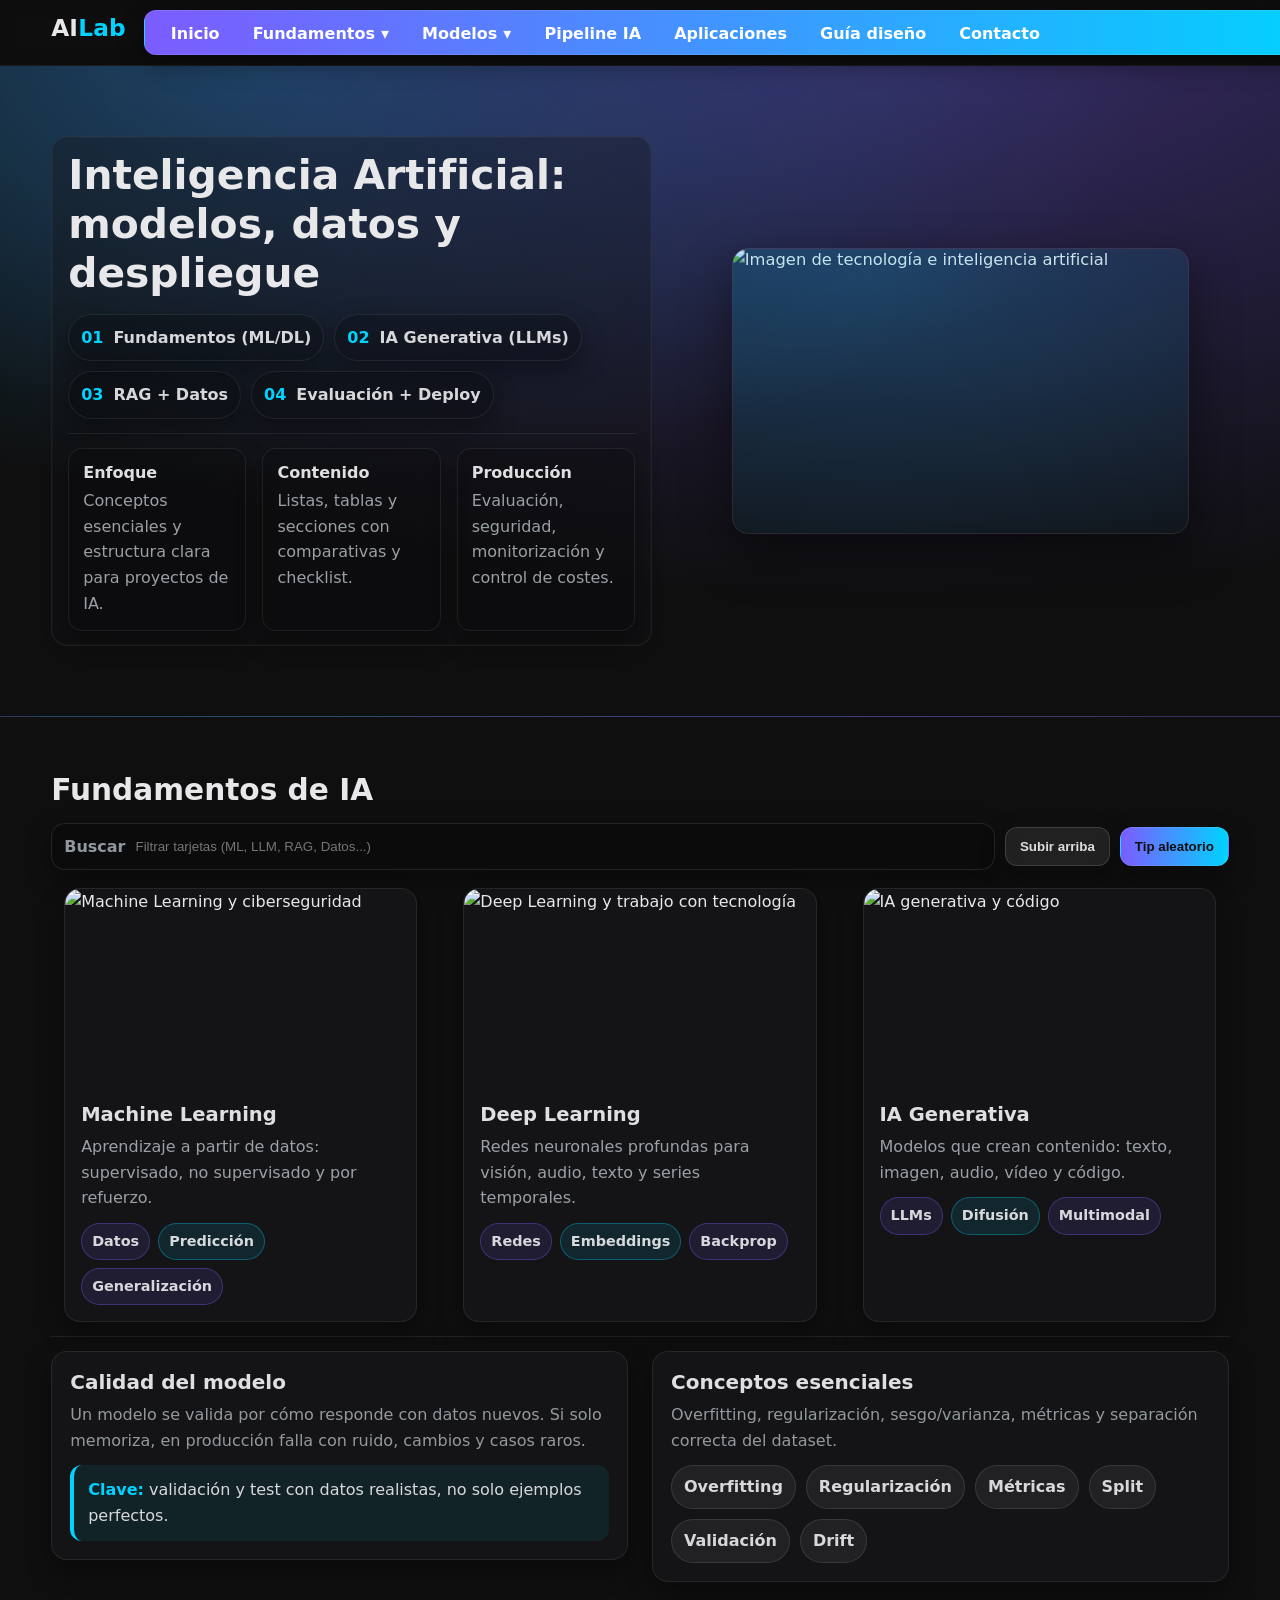
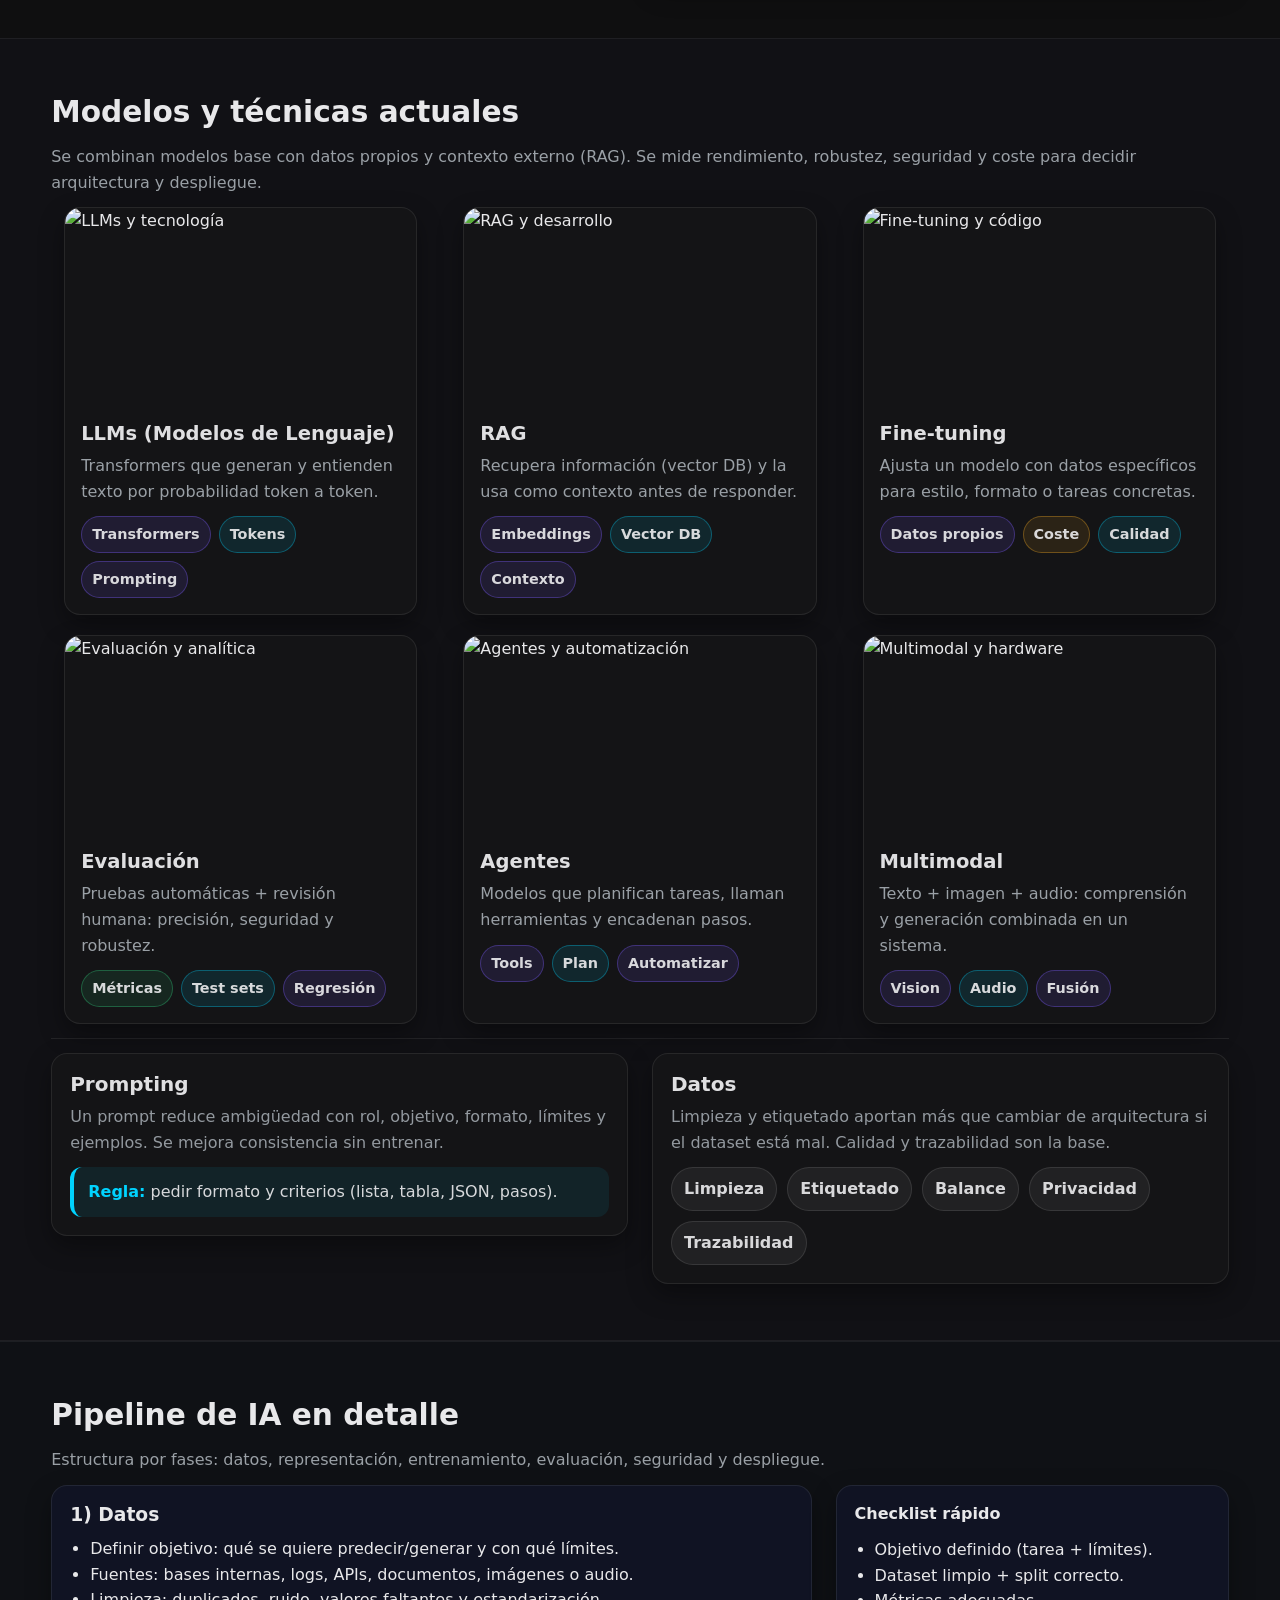
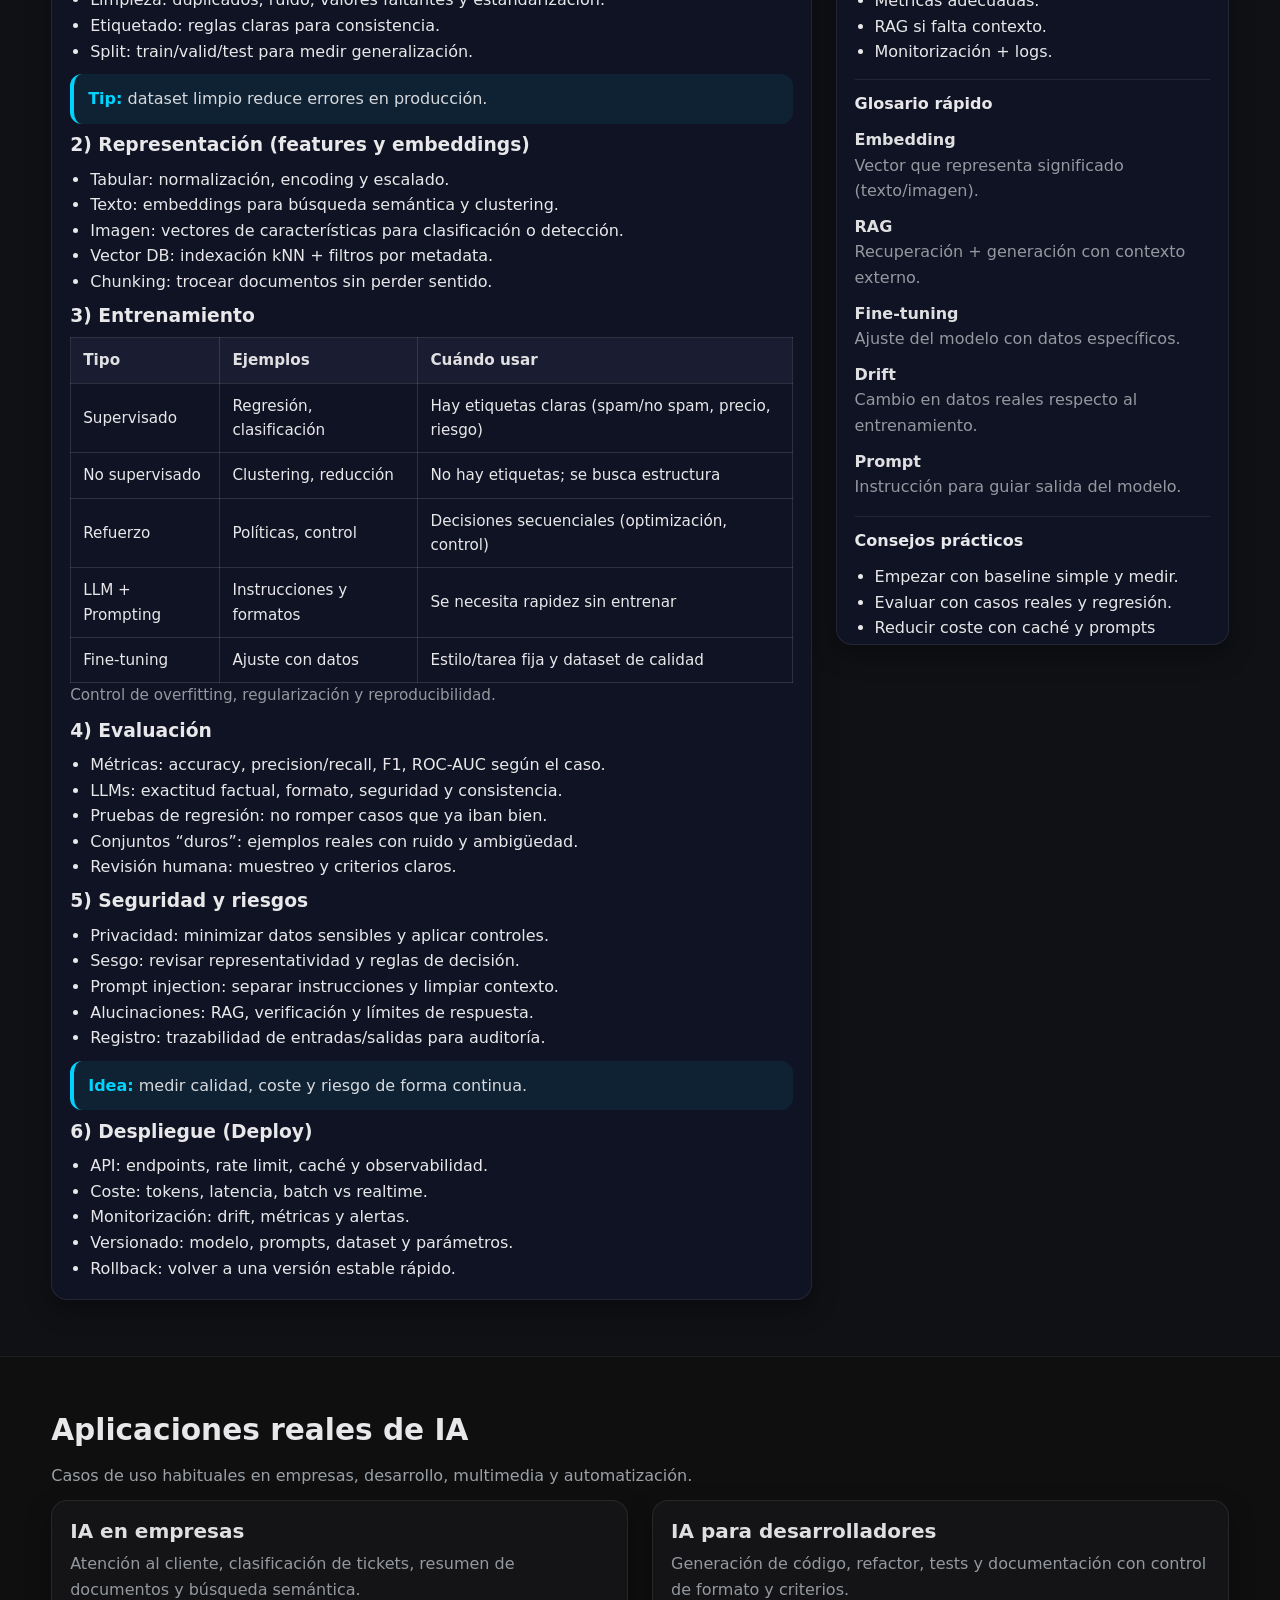
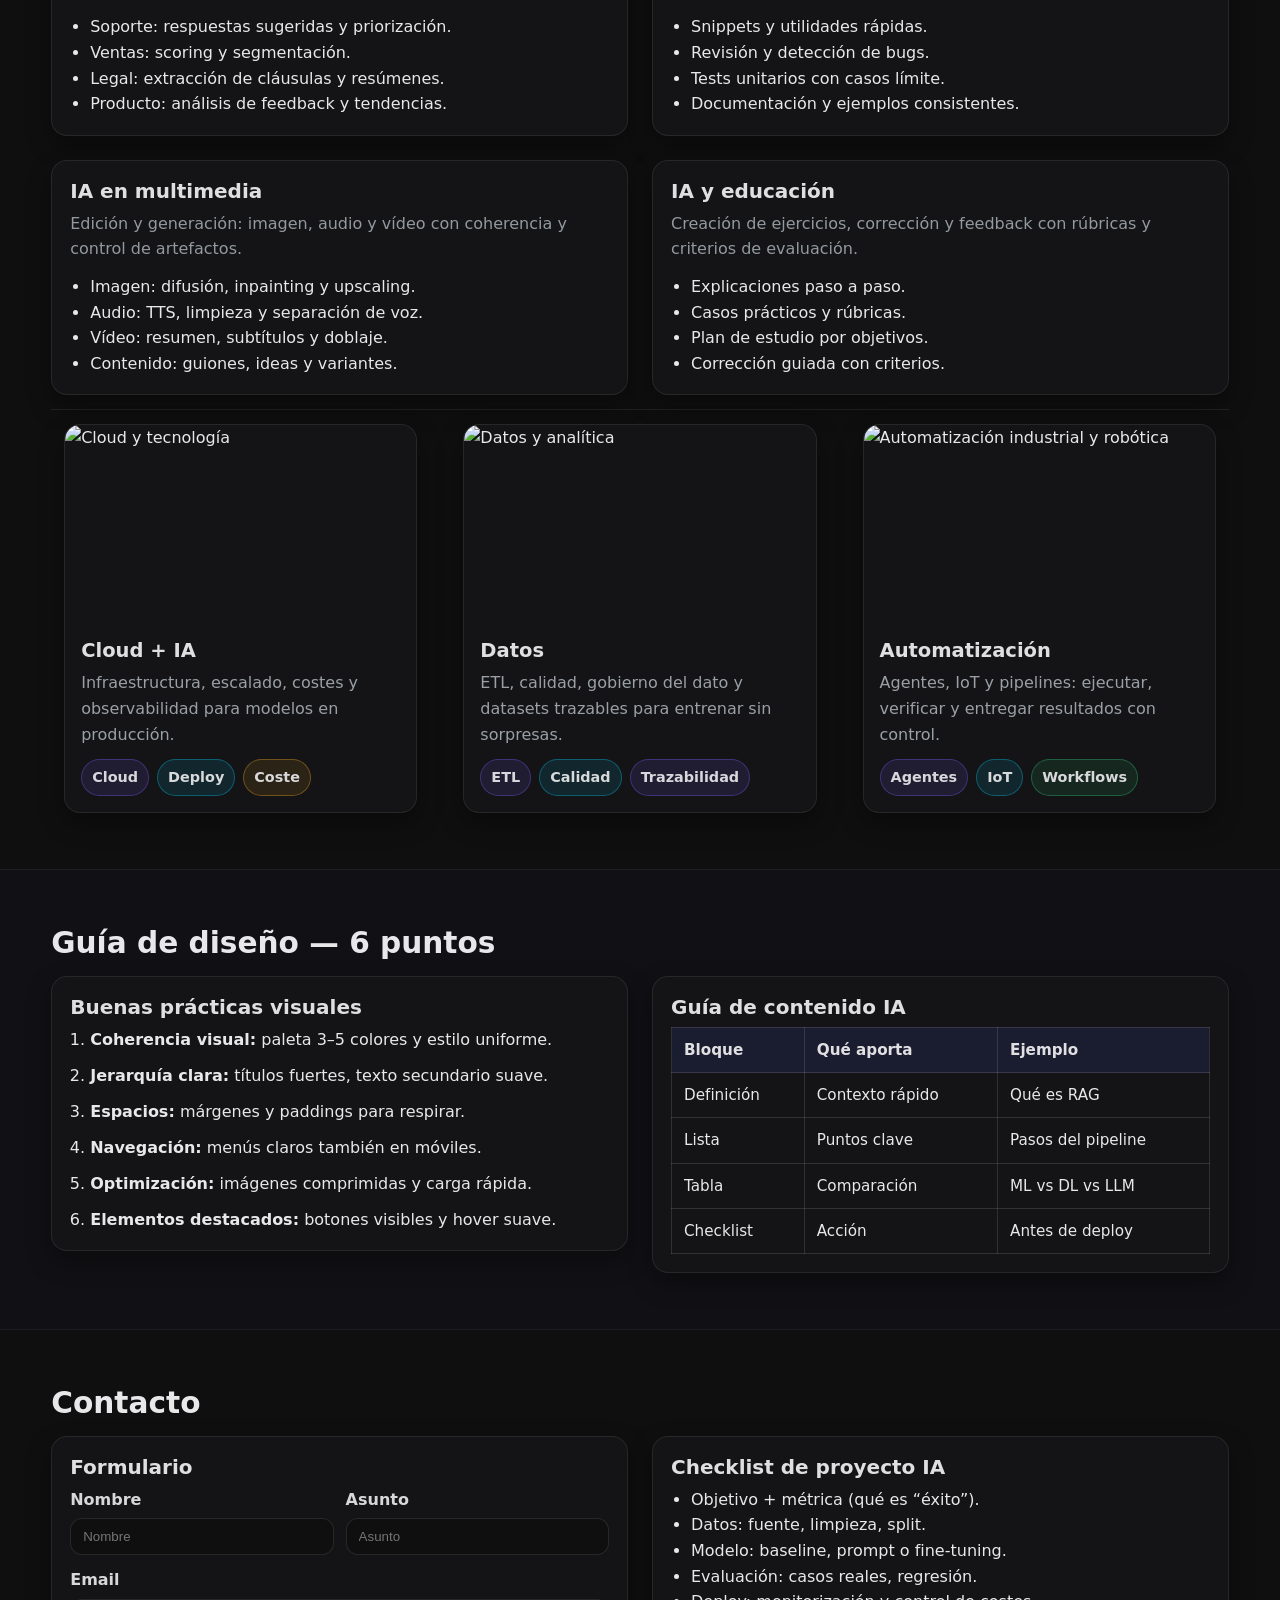
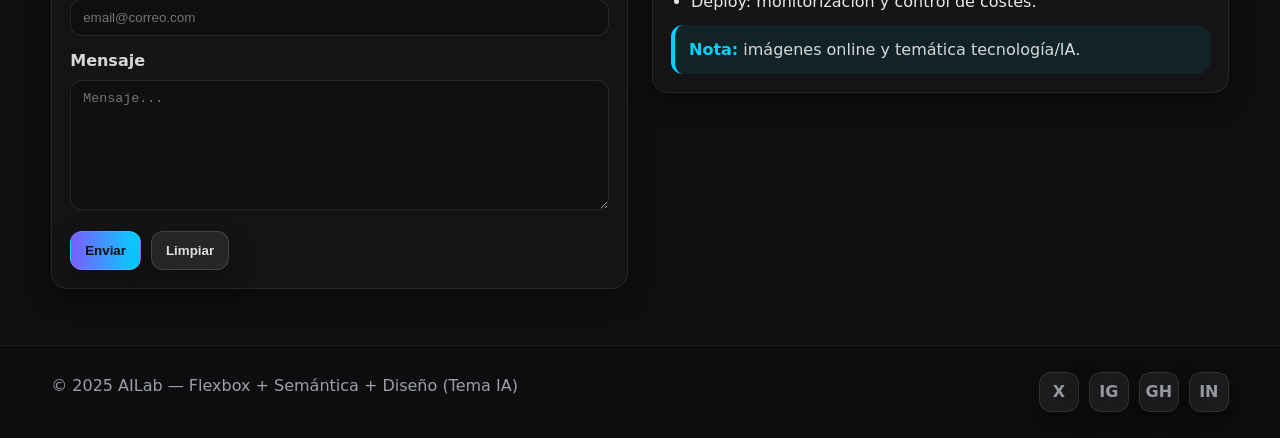
==== Promt-David/index.html @ 94311a4f "Add files via upload" ====
<!-- =======================
    1. BOILERPLATE HTML
    2. METAS PRINCIPALES (charset, viewport)
    3. SEO
    4. OPEN GRAPH
    5. COMPATIBILIDAD
    6. TÍTULO
    7. CSS EXTERNO
  ======================= -->


<!DOCTYPE html>
<html lang="es"> <!-- idioma -->
<head>

  <!-- 2. METAS PRINCIPALES -->
  <meta charset="UTF-8" /> <!-- codificación -->
  <meta name="viewport" content="width=device-width, initial-scale=1.0" /> <!-- responsive -->

  <!-- 3. SEO -->
  <meta
    name="description"
    content="Guía completa de Inteligencia Artificial: Machine Learning, Deep Learning, LLMs, RAG, datos, evaluación, seguridad y despliegue."
  /> <!-- descripción -->
  <meta name="robots" content="index, follow" /> <!-- indexación -->
  <meta name="theme-color" content="#0f0f10" /> <!-- color navegador -->

  <!-- 4. OPEN GRAPH -->
  <meta property="og:title" content="AILab — Inteligencia Artificial" /> <!-- OG título -->
  <meta
    property="og:description"
    content="Aprende IA con diseño moderno, Flexbox y estructura semántica."
  /> <!-- OG descripción -->
  <meta
    property="og:image"
    content="https://images.unsplash.com/photo-1518770660439-4636190af475?auto=format&fit=crop&w=1400&q=80"
  /> <!-- OG imagen -->
  <meta property="og:type" content="website" /> <!-- OG tipo -->
  <meta property="og:url" content="#" /> <!-- OG url -->

  <!-- 5. COMPATIBILIDAD -->
  <meta http-equiv="X-UA-Compatible" content="IE=edge" /> <!-- compatibilidad -->

  <!-- 6. TÍTULO -->
  <title>Inteligencia Artificial</title> <!-- título -->

  <!-- 7. CSS EXTERNO -->
  <link rel="stylesheet" href="css/styles.css" /> <!-- estilos -->
</head>

<body>
  <!-- =======================
    1. HEADER
    2. NAV / MENÚ
    3. MAIN
      3.1 HERO
      3.2 FUNDAMENTOS
      3.3 MODELOS
      3.4 PIPELINE IA
      3.5 APLICACIONES
      3.6 GUÍA
      3.7 CONTACTO
    4. FOOTER
    5. MODAL
    6. JS EXTERNO
  ======================= -->

  <!-- 1. HEADER -->
  <header class="topbar site-header"> <!-- cabecera -->
    <div class="wrap topbar__inner"> <!-- contenedor -->
      <h1 class="brand">AI<span>Lab</span></h1> <!-- marca -->

      <!-- 2. NAV / MENÚ -->
      <nav id="menu"> <!-- navegación -->
        <div class="wrap">
          <input type="checkbox" id="responsive-menu" onclick="updatemenu()" /> <!-- control CSS -->
          <label for="responsive-menu"></label> <!-- botón -->

          <ul> <!-- lista -->
            <li><a href="#inicio">Inicio</a></li> <!-- enlace -->

            <li>
              <a class="dropdown-arrow" href="#fundamentos">Fundamentos</a> <!-- desplegable -->
              <ul class="sub-menus"> <!-- submenú -->
                <li><a href="#fundamentos">Visión general</a></li>
                <li><a href="#fundamentos">Machine Learning</a></li>
                <li><a href="#fundamentos">Deep Learning</a></li>
                <li><a href="#fundamentos">IA Generativa</a></li>
              </ul>
            </li>

            <li>
              <a class="dropdown-arrow" href="#modelos">Modelos</a> <!-- desplegable -->
              <ul class="sub-menus"> <!-- submenú -->
                <li><a href="#modelos">LLMs</a></li>
                <li><a href="#modelos">RAG</a></li>
                <li><a href="#modelos">Fine-tuning</a></li>
                <li><a href="#modelos">Evaluación</a></li>
              </ul>
            </li>

            <li><a href="#pipeline">Pipeline IA</a></li> <!-- enlace -->
            <li><a href="#aplicaciones">Aplicaciones</a></li> <!-- enlace -->
            <li><a href="#guia">Guía diseño</a></li> <!-- enlace -->
            <li><a href="#contacto">Contacto</a></li> <!-- enlace -->
          </ul>
        </div>
      </nav>
    </div>
  </header>

  <!-- 3. MAIN -->
  <main id="contenido" class="site-main"> <!-- contenido -->

    <!-- 3.1 HERO -->
    <section id="inicio" class="hero hero--primary"> <!-- hero -->
      <div class="wrap hero__content"> <!-- flexbox -->
        <div class="hero__text"> <!-- texto -->
          <h2>Inteligencia Artificial: modelos, datos y despliegue</h2> <!-- título -->

          <div class="hero-kpis"> <!-- kpis -->
            <div class="kpi"><b>01</b> Fundamentos (ML/DL)</div> <!-- kpi -->
            <div class="kpi"><b>02</b> IA Generativa (LLMs)</div> <!-- kpi -->
            <div class="kpi"><b>03</b> RAG + Datos</div> <!-- kpi -->
            <div class="kpi"><b>04</b> Evaluación + Deploy</div> <!-- kpi -->
          </div>

          <hr class="hr" /> <!-- línea -->

          <div class="mini-grid"> <!-- mini grid -->
            <div class="mini"> <!-- mini -->
              <h4>Enfoque</h4>
              <p>Conceptos esenciales y estructura clara para proyectos de IA.</p>
            </div>
            <div class="mini">
              <h4>Contenido</h4>
              <p>Listas, tablas y secciones con comparativas y checklist.</p>
            </div>
            <div class="mini">
              <h4>Producción</h4>
              <p>Evaluación, seguridad, monitorización y control de costes.</p>
            </div>
          </div>
        </div>

        <figure class="hero-media"> <!-- imagen -->
          <img
            src="https://images.unsplash.com/photo-1531297484001-80022131f5a1?auto=format&fit=crop&w=1400&q=80"
            alt="Imagen de tecnología e inteligencia artificial"
          /> <!-- img -->
        </figure>
      </div>
    </section>

    <!-- 3.2 FUNDAMENTOS -->
    <section id="fundamentos" class="section"> <!-- sección -->
      <div class="wrap">
        <h2>Fundamentos de IA</h2> <!-- encabezado -->

        <div class="controls"> <!-- controles -->
          <div class="search"> <!-- buscador -->
            <span>Buscar</span> <!-- icono -->
            <input id="searchCards" type="text" placeholder="Filtrar tarjetas (ML, LLM, RAG, Datos...)" /> <!-- input -->
          </div>
          <button id="btnScrollTop" class="btn secondary" type="button">Subir arriba</button> <!-- botón -->
          <button id="btnRandomTip" class="btn" type="button">Tip aleatorio</button> <!-- botón -->
        </div>

        <div id="tipBox" class="callout" style="display:none;"> <!-- tip -->
          <b>Tip:</b> <span id="tipText">...</span> <!-- texto -->
        </div>

        <div class="cards" id="cardsFundamentos" role="list"> <!-- flexbox -->
          <article class="card" role="listitem" data-title="machine learning ml datos supervisado no supervisado"> <!-- artículo -->
            <img
              src="https://images.unsplash.com/photo-1550751827-4bd374c3f58b?auto=format&fit=crop&w=1400&q=80"
              alt="Machine Learning y ciberseguridad"
            /> <!-- imagen -->
            <div class="card__body"> <!-- cuerpo -->
              <h3>Machine Learning</h3>
              <p>Aprendizaje a partir de datos: supervisado, no supervisado y por refuerzo.</p>
              <div class="card__meta">
                <span class="tag">Datos</span>
                <span class="tag alt">Predicción</span>
                <span class="tag">Generalización</span>
              </div>
            </div>
          </article>

          <article class="card" role="listitem" data-title="deep learning dl redes neuronales backprop embeddings"> <!-- artículo -->
            <img
              src="https://images.unsplash.com/photo-1519389950473-47ba0277781c?auto=format&fit=crop&w=1400&q=80"
              alt="Deep Learning y trabajo con tecnología"
            />
            <div class="card__body">
              <h3>Deep Learning</h3>
              <p>Redes neuronales profundas para visión, audio, texto y series temporales.</p>
              <div class="card__meta">
                <span class="tag">Redes</span>
                <span class="tag alt">Embeddings</span>
                <span class="tag">Backprop</span>
              </div>
            </div>
          </article>

          <article class="card" role="listitem" data-title="ia generativa generative diffusion multimodal texto imagen"> <!-- artículo -->
            <img
              src="https://images.unsplash.com/photo-1526378722484-bd91ca387e72?auto=format&fit=crop&w=1400&q=80"
              alt="IA generativa y código"
            />
            <div class="card__body">
              <h3>IA Generativa</h3>
              <p>Modelos que crean contenido: texto, imagen, audio, vídeo y código.</p>
              <div class="card__meta">
                <span class="tag">LLMs</span>
                <span class="tag alt">Difusión</span>
                <span class="tag">Multimodal</span>
              </div>
            </div>
          </article>
        </div>

        <hr class="hr" />

        <div class="grid-2"> <!-- grid -->
          <article class="panel"> <!-- panel -->
            <h3>Calidad del modelo</h3>
            <p>
              Un modelo se valida por cómo responde con datos nuevos. Si solo memoriza, en producción
              falla con ruido, cambios y casos raros.
            </p>
            <div class="callout">
              <b>Clave:</b> validación y test con datos realistas, no solo ejemplos perfectos.
            </div>
          </article>

          <article class="panel"> <!-- panel -->
            <h3>Conceptos esenciales</h3>
            <p>
              Overfitting, regularización, sesgo/varianza, métricas y separación correcta del dataset.
            </p>
            <div class="pill-row">
              <span class="pill">Overfitting</span>
              <span class="pill">Regularización</span>
              <span class="pill">Métricas</span>
              <span class="pill">Split</span>
              <span class="pill">Validación</span>
              <span class="pill">Drift</span>
            </div>
          </article>
        </div>
      </div>
    </section>

    <!-- 3.3 MODELOS -->
    <section id="modelos" class="section section--alt"> <!-- sección -->
      <div class="wrap">
        <h2>Modelos y técnicas actuales</h2> <!-- encabezado -->
        <p>
          Se combinan modelos base con datos propios y contexto externo (RAG). Se mide rendimiento,
          robustez, seguridad y coste para decidir arquitectura y despliegue.
        </p>

        <div class="cards" id="cardsModelos" role="list"> <!-- flexbox -->
          <article class="card" role="listitem" data-title="llm modelos de lenguaje transformers tokens prompting"> <!-- artículo -->
            <img
              src="https://images.unsplash.com/photo-1504384308090-c894fdcc538d?auto=format&fit=crop&w=1400&q=80"
              alt="LLMs y tecnología"
            /> <!-- imagen -->
            <div class="card__body"> <!-- cuerpo -->
              <h3>LLMs (Modelos de Lenguaje)</h3>
              <p>Transformers que generan y entienden texto por probabilidad token a token.</p>
              <div class="card__meta">
                <span class="tag">Transformers</span>
                <span class="tag alt">Tokens</span>
                <span class="tag">Prompting</span>
              </div>
            </div>
          </article>

          <article class="card" role="listitem" data-title="rag retrieval augmented generation embeddings vector db contexto"> <!-- artículo -->
            <img
              src="https://images.unsplash.com/photo-1555949963-aa79dcee981c?auto=format&fit=crop&w=1400&q=80"
              alt="RAG y desarrollo"
            />
            <div class="card__body">
              <h3>RAG</h3>
              <p>Recupera información (vector DB) y la usa como contexto antes de responder.</p>
              <div class="card__meta">
                <span class="tag">Embeddings</span>
                <span class="tag alt">Vector DB</span>
                <span class="tag">Contexto</span>
              </div>
            </div>
          </article>

          <article class="card" role="listitem" data-title="fine tuning ajuste datos propios calidad coste"> <!-- artículo -->
            <img
              src="https://images.unsplash.com/photo-1555066931-4365d14bab8c?auto=format&fit=crop&w=1400&q=80"
              alt="Fine-tuning y código"
            />
            <div class="card__body">
              <h3>Fine-tuning</h3>
              <p>Ajusta un modelo con datos específicos para estilo, formato o tareas concretas.</p>
              <div class="card__meta">
                <span class="tag">Datos propios</span>
                <span class="tag warn">Coste</span>
                <span class="tag alt">Calidad</span>
              </div>
            </div>
          </article>

          <article class="card" role="listitem" data-title="evaluacion metricas test regresion robustez"> <!-- artículo -->
            <img
              src="https://images.unsplash.com/photo-1551288049-bebda4e38f71?auto=format&fit=crop&w=1400&q=80"
              alt="Evaluación y analítica"
            />
            <div class="card__body">
              <h3>Evaluación</h3>
              <p>Pruebas automáticas + revisión humana: precisión, seguridad y robustez.</p>
              <div class="card__meta">
                <span class="tag ok">Métricas</span>
                <span class="tag alt">Test sets</span>
                <span class="tag">Regresión</span>
              </div>
            </div>
          </article>

          <article class="card" role="listitem" data-title="agentes tools planificacion automatizacion"> <!-- artículo -->
            <img
              src="https://images.unsplash.com/photo-1581092160607-ee22621dd758?auto=format&fit=crop&w=1400&q=80"
              alt="Agentes y automatización"
            />
            <div class="card__body">
              <h3>Agentes</h3>
              <p>Modelos que planifican tareas, llaman herramientas y encadenan pasos.</p>
              <div class="card__meta">
                <span class="tag">Tools</span>
                <span class="tag alt">Plan</span>
                <span class="tag">Automatizar</span>
              </div>
            </div>
          </article>

          <article class="card" role="listitem" data-title="multimodal vision audio fusion imagen texto"> <!-- artículo -->
            <img
              src="https://images.unsplash.com/photo-1518779578993-ec3579fee39f?auto=format&fit=crop&w=1400&q=80"
              alt="Multimodal y hardware"
            />
            <div class="card__body">
              <h3>Multimodal</h3>
              <p>Texto + imagen + audio: comprensión y generación combinada en un sistema.</p>
              <div class="card__meta">
                <span class="tag">Vision</span>
                <span class="tag alt">Audio</span>
                <span class="tag">Fusión</span>
              </div>
            </div>
          </article>
        </div>

        <hr class="hr" />

        <div class="grid-2">
          <article class="panel">
            <h3>Prompting</h3>
            <p>
              Un prompt reduce ambigüedad con rol, objetivo, formato, límites y ejemplos.
              Se mejora consistencia sin entrenar.
            </p>
            <div class="callout">
              <b>Regla:</b> pedir formato y criterios (lista, tabla, JSON, pasos).
            </div>
          </article>

          <article class="panel">
            <h3>Datos</h3>
            <p>
              Limpieza y etiquetado aportan más que cambiar de arquitectura si el dataset está mal.
              Calidad y trazabilidad son la base.
            </p>
            <div class="pill-row">
              <span class="pill">Limpieza</span>
              <span class="pill">Etiquetado</span>
              <span class="pill">Balance</span>
              <span class="pill">Privacidad</span>
              <span class="pill">Trazabilidad</span>
            </div>
          </article>
        </div>
      </div>
    </section>

    <!-- 3.4 PIPELINE IA -->
    <section id="pipeline" class="section section--ai-detail"> <!-- sección -->
      <div class="wrap">
        <h2>Pipeline de IA en detalle</h2>
        <p>
          Estructura por fases: datos, representación, entrenamiento, evaluación, seguridad y despliegue.
        </p>

        <div class="ai-layout">
          <article class="ai-main flow">

            <section>
              <h3>1) Datos</h3>
              <ul>
                <li>Definir objetivo: qué se quiere predecir/generar y con qué límites.</li>
                <li>Fuentes: bases internas, logs, APIs, documentos, imágenes o audio.</li>
                <li>Limpieza: duplicados, ruido, valores faltantes y estandarización.</li>
                <li>Etiquetado: reglas claras para consistencia.</li>
                <li>Split: train/valid/test para medir generalización.</li>
              </ul>
              <div class="callout">
                <b>Tip:</b> dataset limpio reduce errores en producción.
              </div>
            </section>

            <section>
              <h3>2) Representación (features y embeddings)</h3>
              <ul>
                <li>Tabular: normalización, encoding y escalado.</li>
                <li>Texto: embeddings para búsqueda semántica y clustering.</li>
                <li>Imagen: vectores de características para clasificación o detección.</li>
                <li>Vector DB: indexación kNN + filtros por metadata.</li>
                <li>Chunking: trocear documentos sin perder sentido.</li>
              </ul>
            </section>

            <section>
              <h3>3) Entrenamiento</h3>
              <div class="table-scroll">
                <table class="table">
                  <thead>
                    <tr>
                      <th>Tipo</th>
                      <th>Ejemplos</th>
                      <th>Cuándo usar</th>
                    </tr>
                  </thead>
                  <tbody>
                    <tr>
                      <td>Supervisado</td>
                      <td>Regresión, clasificación</td>
                      <td>Hay etiquetas claras (spam/no spam, precio, riesgo)</td>
                    </tr>
                    <tr>
                      <td>No supervisado</td>
                      <td>Clustering, reducción</td>
                      <td>No hay etiquetas; se busca estructura</td>
                    </tr>
                    <tr>
                      <td>Refuerzo</td>
                      <td>Políticas, control</td>
                      <td>Decisiones secuenciales (optimización, control)</td>
                    </tr>
                    <tr>
                      <td>LLM + Prompting</td>
                      <td>Instrucciones y formatos</td>
                      <td>Se necesita rapidez sin entrenar</td>
                    </tr>
                    <tr>
                      <td>Fine-tuning</td>
                      <td>Ajuste con datos</td>
                      <td>Estilo/tarea fija y dataset de calidad</td>
                    </tr>
                  </tbody>
                </table>
              </div>
              <p class="note">
                Control de overfitting, regularización y reproducibilidad.
              </p>
            </section>

            <section>
              <h3>4) Evaluación</h3>
              <ul>
                <li>Métricas: accuracy, precision/recall, F1, ROC-AUC según el caso.</li>
                <li>LLMs: exactitud factual, formato, seguridad y consistencia.</li>
                <li>Pruebas de regresión: no romper casos que ya iban bien.</li>
                <li>Conjuntos “duros”: ejemplos reales con ruido y ambigüedad.</li>
                <li>Revisión humana: muestreo y criterios claros.</li>
              </ul>
            </section>

            <section>
              <h3>5) Seguridad y riesgos</h3>
              <ul>
                <li>Privacidad: minimizar datos sensibles y aplicar controles.</li>
                <li>Sesgo: revisar representatividad y reglas de decisión.</li>
                <li>Prompt injection: separar instrucciones y limpiar contexto.</li>
                <li>Alucinaciones: RAG, verificación y límites de respuesta.</li>
                <li>Registro: trazabilidad de entradas/salidas para auditoría.</li>
              </ul>
              <div class="callout">
                <b>Idea:</b> medir calidad, coste y riesgo de forma continua.
              </div>
            </section>

            <section>
              <h3>6) Despliegue (Deploy)</h3>
              <ul>
                <li>API: endpoints, rate limit, caché y observabilidad.</li>
                <li>Coste: tokens, latencia, batch vs realtime.</li>
                <li>Monitorización: drift, métricas y alertas.</li>
                <li>Versionado: modelo, prompts, dataset y parámetros.</li>
                <li>Rollback: volver a una versión estable rápido.</li>
              </ul>
            </section>

          </article>

          <aside class="ai-aside">
            <section class="stack-md">
              <h4>Checklist rápido</h4>
              <ul>
                <li>Objetivo definido (tarea + límites).</li>
                <li>Dataset limpio + split correcto.</li>
                <li>Métricas adecuadas.</li>
                <li>RAG si falta contexto.</li>
                <li>Monitorización + logs.</li>
              </ul>
            </section>

            <hr class="hr" />

            <section class="stack-md">
              <h4>Glosario rápido</h4>
              <dl class="glossary">
                <dt>Embedding</dt><dd>Vector que representa significado (texto/imagen).</dd>
                <dt>RAG</dt><dd>Recuperación + generación con contexto externo.</dd>
                <dt>Fine-tuning</dt><dd>Ajuste del modelo con datos específicos.</dd>
                <dt>Drift</dt><dd>Cambio en datos reales respecto al entrenamiento.</dd>
                <dt>Prompt</dt><dd>Instrucción para guiar salida del modelo.</dd>
              </dl>
            </section>

            <hr class="hr" />

            <section class="stack-md">
              <h4>Consejos prácticos</h4>
              <ul>
                <li>Empezar con baseline simple y medir.</li>
                <li>Evaluar con casos reales y regresión.</li>
                <li>Reducir coste con caché y prompts cortos.</li>
              </ul>
            </section>
          </aside>
        </div>
      </div>
    </section>

    <!-- 3.5 APLICACIONES -->
    <section id="aplicaciones" class="section">
      <div class="wrap">
        <h2>Aplicaciones reales de IA</h2>
        <p>Casos de uso habituales en empresas, desarrollo, multimedia y automatización.</p>

        <div class="grid-2">
          <article class="panel">
            <h3>IA en empresas</h3>
            <p>Atención al cliente, clasificación de tickets, resumen de documentos y búsqueda semántica.</p>
            <ul>
              <li>Soporte: respuestas sugeridas y priorización.</li>
              <li>Ventas: scoring y segmentación.</li>
              <li>Legal: extracción de cláusulas y resúmenes.</li>
              <li>Producto: análisis de feedback y tendencias.</li>
            </ul>
          </article>

          <article class="panel">
            <h3>IA para desarrolladores</h3>
            <p>Generación de código, refactor, tests y documentación con control de formato y criterios.</p>
            <ul>
              <li>Snippets y utilidades rápidas.</li>
              <li>Revisión y detección de bugs.</li>
              <li>Tests unitarios con casos límite.</li>
              <li>Documentación y ejemplos consistentes.</li>
            </ul>
          </article>

          <article class="panel">
            <h3>IA en multimedia</h3>
            <p>Edición y generación: imagen, audio y vídeo con coherencia y control de artefactos.</p>
            <ul>
              <li>Imagen: difusión, inpainting y upscaling.</li>
              <li>Audio: TTS, limpieza y separación de voz.</li>
              <li>Vídeo: resumen, subtítulos y doblaje.</li>
              <li>Contenido: guiones, ideas y variantes.</li>
            </ul>
          </article>

          <article class="panel">
            <h3>IA y educación</h3>
            <p>Creación de ejercicios, corrección y feedback con rúbricas y criterios de evaluación.</p>
            <ul>
              <li>Explicaciones paso a paso.</li>
              <li>Casos prácticos y rúbricas.</li>
              <li>Plan de estudio por objetivos.</li>
              <li>Corrección guiada con criterios.</li>
            </ul>
          </article>
        </div>

        <hr class="hr" />

        <div class="cards" role="list">
          <article class="card" role="listitem" data-title="tecnologia servidor nube cloud">
            <img
              src="https://images.unsplash.com/photo-1451187580459-43490279c0fa?auto=format&fit=crop&w=1400&q=80"
              alt="Cloud y tecnología"
            />
            <div class="card__body">
              <h3>Cloud + IA</h3>
              <p>Infraestructura, escalado, costes y observabilidad para modelos en producción.</p>
              <div class="card__meta">
                <span class="tag">Cloud</span>
                <span class="tag alt">Deploy</span>
                <span class="tag warn">Coste</span>
              </div>
            </div>
          </article>

          <article class="card" role="listitem" data-title="datos big data analytics dashboard">
            <img
              src="https://images.unsplash.com/photo-1551288049-bebda4e38f71?auto=format&fit=crop&w=1400&q=80"
              alt="Datos y analítica"
            />
            <div class="card__body">
              <h3>Datos</h3>
              <p>ETL, calidad, gobierno del dato y datasets trazables para entrenar sin sorpresas.</p>
              <div class="card__meta">
                <span class="tag">ETL</span>
                <span class="tag alt">Calidad</span>
                <span class="tag">Trazabilidad</span>
              </div>
            </div>
          </article>

          <article class="card" role="listitem" data-title="automatizacion robots industria ai iot">
            <img
              src="https://images.unsplash.com/photo-1581092919535-7146c98d36d5?auto=format&fit=crop&w=1400&q=80"
              alt="Automatización industrial y robótica"
            />
            <div class="card__body">
              <h3>Automatización</h3>
              <p>Agentes, IoT y pipelines: ejecutar, verificar y entregar resultados con control.</p>
              <div class="card__meta">
                <span class="tag">Agentes</span>
                <span class="tag alt">IoT</span>
                <span class="tag ok">Workflows</span>
              </div>
            </div>
          </article>
        </div>

      </div>
    </section>

    <!-- 3.6 GUÍA -->
    <section id="guia" class="section section--alt">
      <div class="wrap">
        <h2>Guía de diseño — 6 puntos</h2>

        <div class="grid-2">
          <div class="panel">
            <h3>Buenas prácticas visuales</h3>
            <ol class="flow">
              <li><strong>Coherencia visual:</strong> paleta 3–5 colores y estilo uniforme.</li>
              <li><strong>Jerarquía clara:</strong> títulos fuertes, texto secundario suave.</li>
              <li><strong>Espacios:</strong> márgenes y paddings para respirar.</li>
              <li><strong>Navegación:</strong> menús claros también en móviles.</li>
              <li><strong>Optimización:</strong> imágenes comprimidas y carga rápida.</li>
              <li><strong>Elementos destacados:</strong> botones visibles y hover suave.</li>
            </ol>
          </div>

          <div class="panel">
            <h3>Guía de contenido IA</h3>
            <div class="table-scroll">
              <table class="table">
                <thead>
                  <tr>
                    <th>Bloque</th>
                    <th>Qué aporta</th>
                    <th>Ejemplo</th>
                  </tr>
                </thead>
                <tbody>
                  <tr>
                    <td>Definición</td>
                    <td>Contexto rápido</td>
                    <td>Qué es RAG</td>
                  </tr>
                  <tr>
                    <td>Lista</td>
                    <td>Puntos clave</td>
                    <td>Pasos del pipeline</td>
                  </tr>
                  <tr>
                    <td>Tabla</td>
                    <td>Comparación</td>
                    <td>ML vs DL vs LLM</td>
                  </tr>
                  <tr>
                    <td>Checklist</td>
                    <td>Acción</td>
                    <td>Antes de deploy</td>
                  </tr>
                </tbody>
              </table>
            </div>
          </div>

        </div>
      </div>
    </section>

    <!-- 3.7 CONTACTO -->
    <section class="section" id="contacto">
      <div class="wrap">
        <h2>Contacto</h2>

        <div class="grid-2">
          <div class="panel">
            <h3>Formulario</h3>
            <form method="post">
              <div style="display:flex; gap:12px; flex-wrap:wrap;">
                <div style="flex:1 1 260px;">
                  <label for="nombre" style="display:block; font-weight:800; color:rgba(232,232,234,.92); margin:0 0 6px;">Nombre</label>
                  <input id="nombre" name="nombre" type="text" placeholder="Nombre"
                    style="width:100%; background:rgba(0,0,0,.25); border:1px solid rgba(255,255,255,.10); border-radius:12px; color:rgba(232,232,234,.95); padding:10px 12px;" />
                </div>

                <div style="flex:1 1 260px;">
                  <label for="asunto" style="display:block; font-weight:800; color:rgba(232,232,234,.92); margin:0 0 6px;">Asunto</label>
                  <input id="asunto" name="asunto" type="text" placeholder="Asunto"
                    style="width:100%; background:rgba(0,0,0,.25); border:1px solid rgba(255,255,255,.10); border-radius:12px; color:rgba(232,232,234,.95); padding:10px 12px;" />
                </div>
              </div>

              <div style="margin-top:12px;">
                <label for="email" style="display:block; font-weight:800; color:rgba(232,232,234,.92); margin:0 0 6px;">Email</label>
                <input id="email" name="email" type="email" placeholder="email@correo.com"
                  style="width:100%; background:rgba(0,0,0,.25); border:1px solid rgba(255,255,255,.10); border-radius:12px; color:rgba(232,232,234,.95); padding:10px 12px;" />
              </div>

              <div style="margin-top:12px;">
                <label for="mensaje" style="display:block; font-weight:800; color:rgba(232,232,234,.92); margin:0 0 6px;">Mensaje</label>
                <textarea id="mensaje" name="mensaje" placeholder="Mensaje..."
                  style="width:100%; min-height:130px; resize:vertical; background:rgba(0,0,0,.25); border:1px solid rgba(255,255,255,.10); border-radius:12px; color:rgba(232,232,234,.95); padding:10px 12px;"></textarea>
              </div>

              <div style="display:flex; gap:10px; flex-wrap:wrap; margin-top:14px;">
                <button class="btn" type="submit" name="enviar">Enviar</button>
                <button class="btn secondary" type="reset">Limpiar</button>
              </div>
            </form>
          </div>

          <div class="panel">
            <h3>Checklist de proyecto IA</h3>
            <ul>
              <li>Objetivo + métrica (qué es “éxito”).</li>
              <li>Datos: fuente, limpieza, split.</li>
              <li>Modelo: baseline, prompt o fine-tuning.</li>
              <li>Evaluación: casos reales, regresión.</li>
              <li>Deploy: monitorización y control de costes.</li>
            </ul>
            <div class="callout">
              <b>Nota:</b> imágenes online y temática tecnología/IA.
            </div>
          </div>
        </div>
      </div>
    </section>

  </main>

  <!-- 4. FOOTER -->
  <footer class="site-footer">
    <div class="wrap footer__inner">
      <p>&copy; 2025 AILab — Flexbox + Semántica + Diseño (Tema IA)</p>

      <div class="social">
        <a href="#" title="X">X</a>
        <a href="#" title="IG">IG</a>
        <a href="#" title="GH">GH</a>
        <a href="#" title="IN">IN</a>
      </div>
    </div>
  </footer>

  <!-- 5. MODAL -->
  <div id="modal" class="modal">
    <div class="modal__dialog">
      <div class="modal__top">
        <div class="modal__title" id="modalTitle">Detalle</div>
        <button class="modal__close" id="modalClose" type="button">×</button>
      </div>
      <div class="modal__body">
        <div class="modal__grid">
          <img id="modalImg" class="modal__img" src="" alt="Imagen de detalle IA" />
          <div>
            <p id="modalDesc">...</p>
            <ul id="modalList">
              <li>...</li>
            </ul>
            <div style="display:flex; gap:10px; flex-wrap:wrap; margin-top:12px;">
              <button class="btn" id="modalGo" type="button">Ir a sección</button>
              <button class="btn secondary" id="modalCopy" type="button">Copiar resumen</button>
            </div>
          </div>
        </div>
      </div>
    </div>
  </div>

  <!-- 6. JS EXTERNO -->
  <script src="js/app.js"></script> <!-- JS -->
</body>
</html>
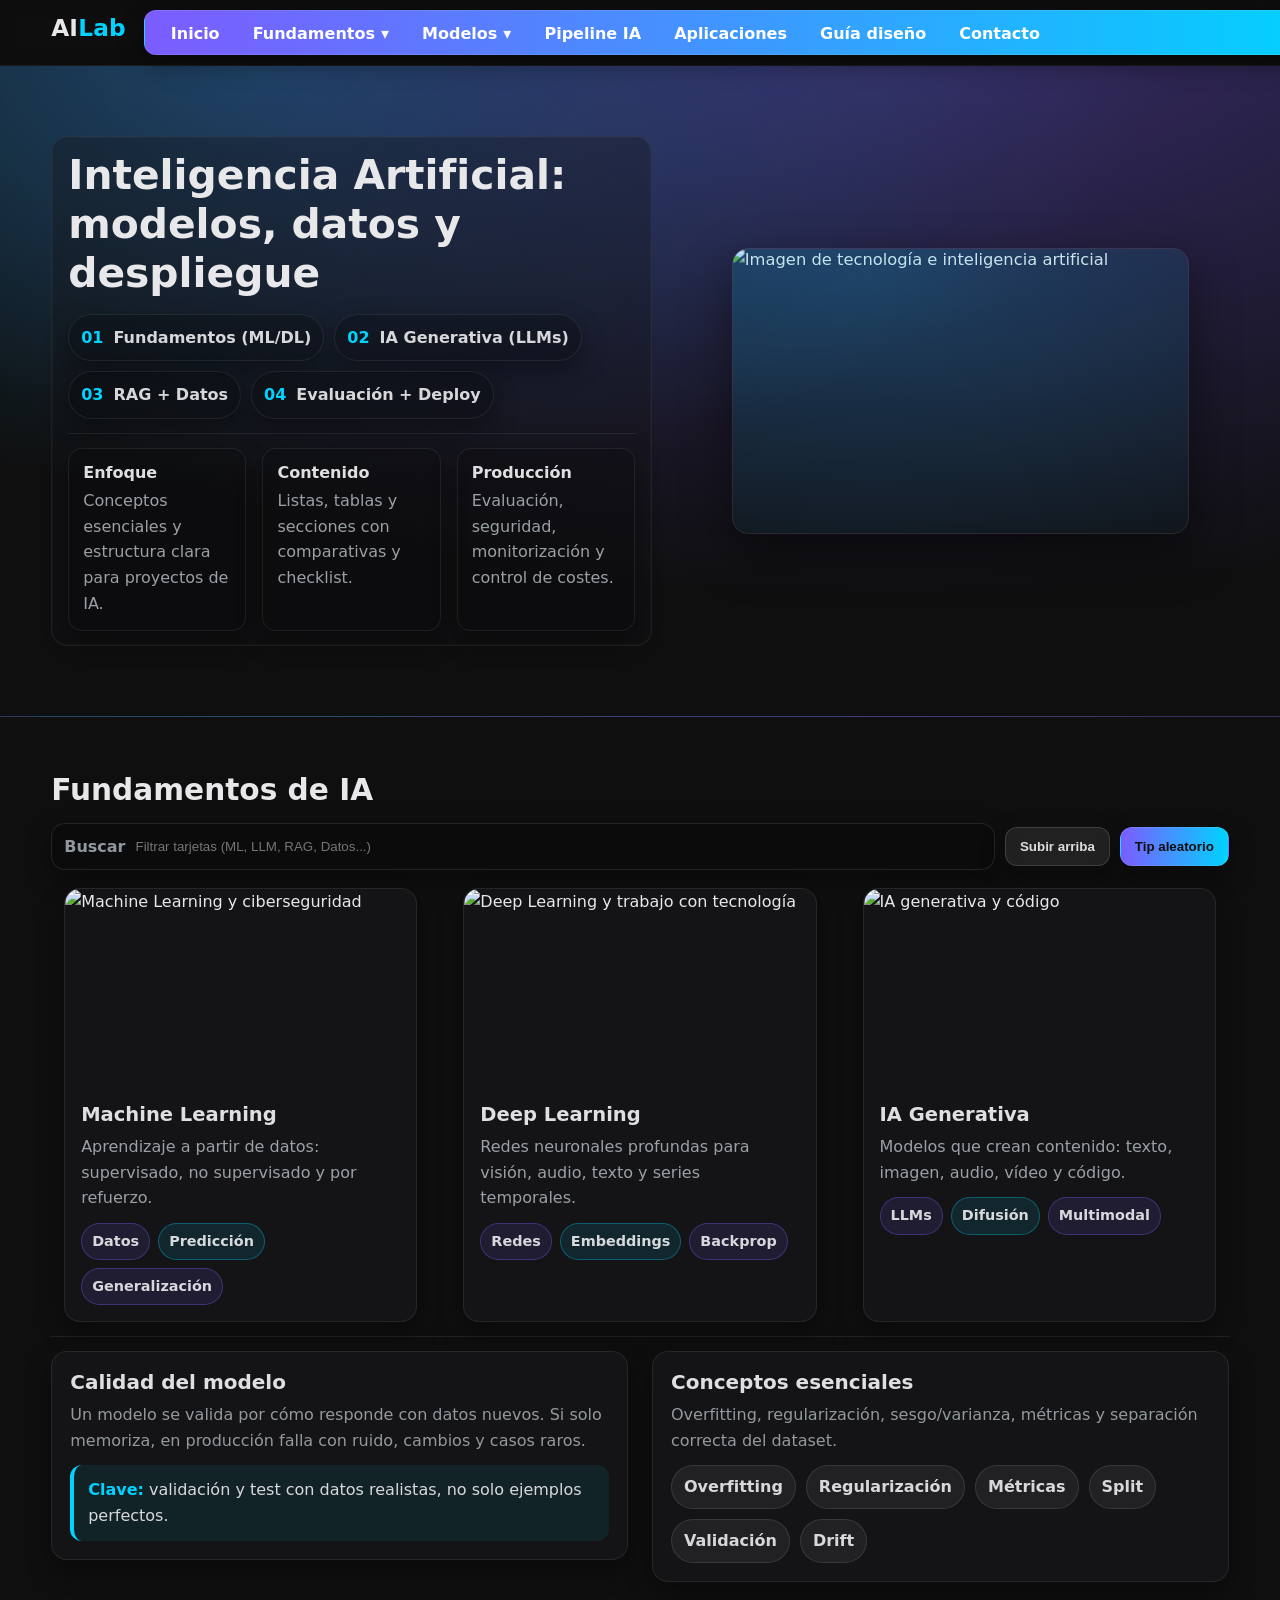
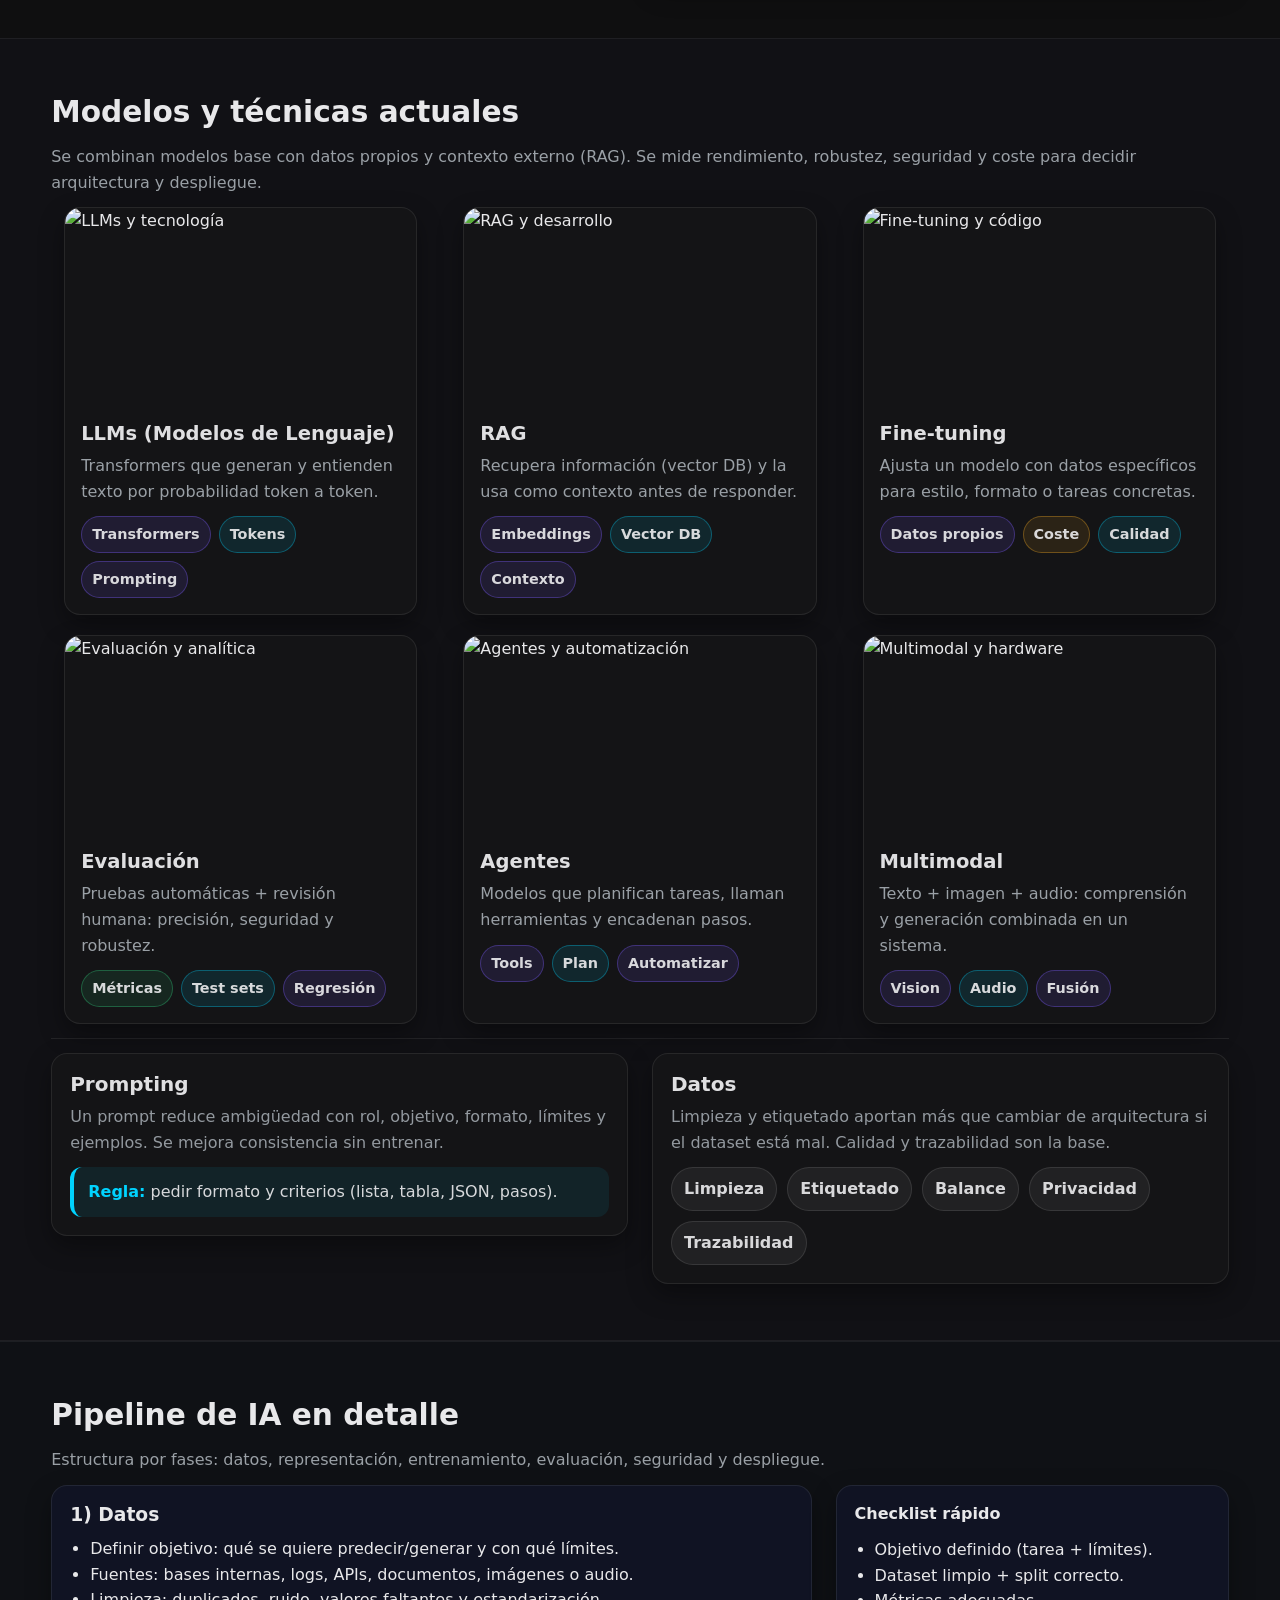
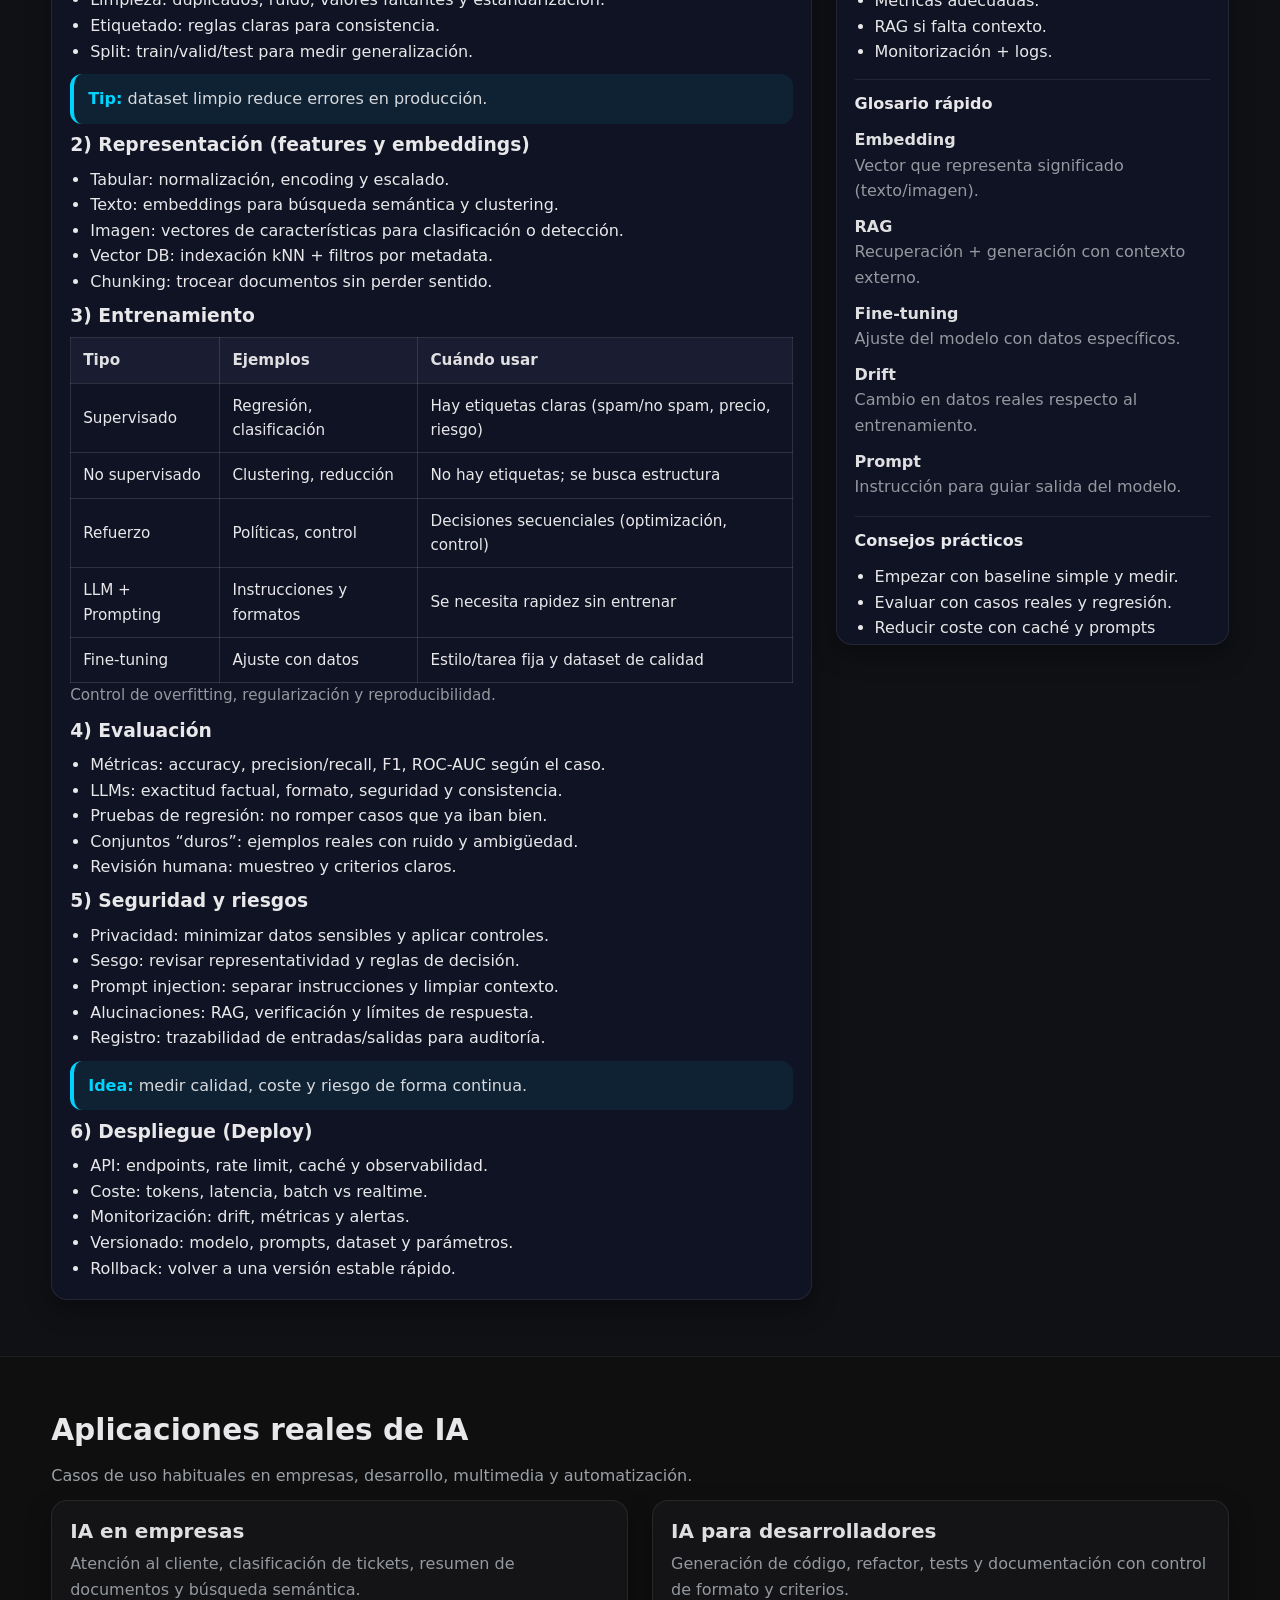
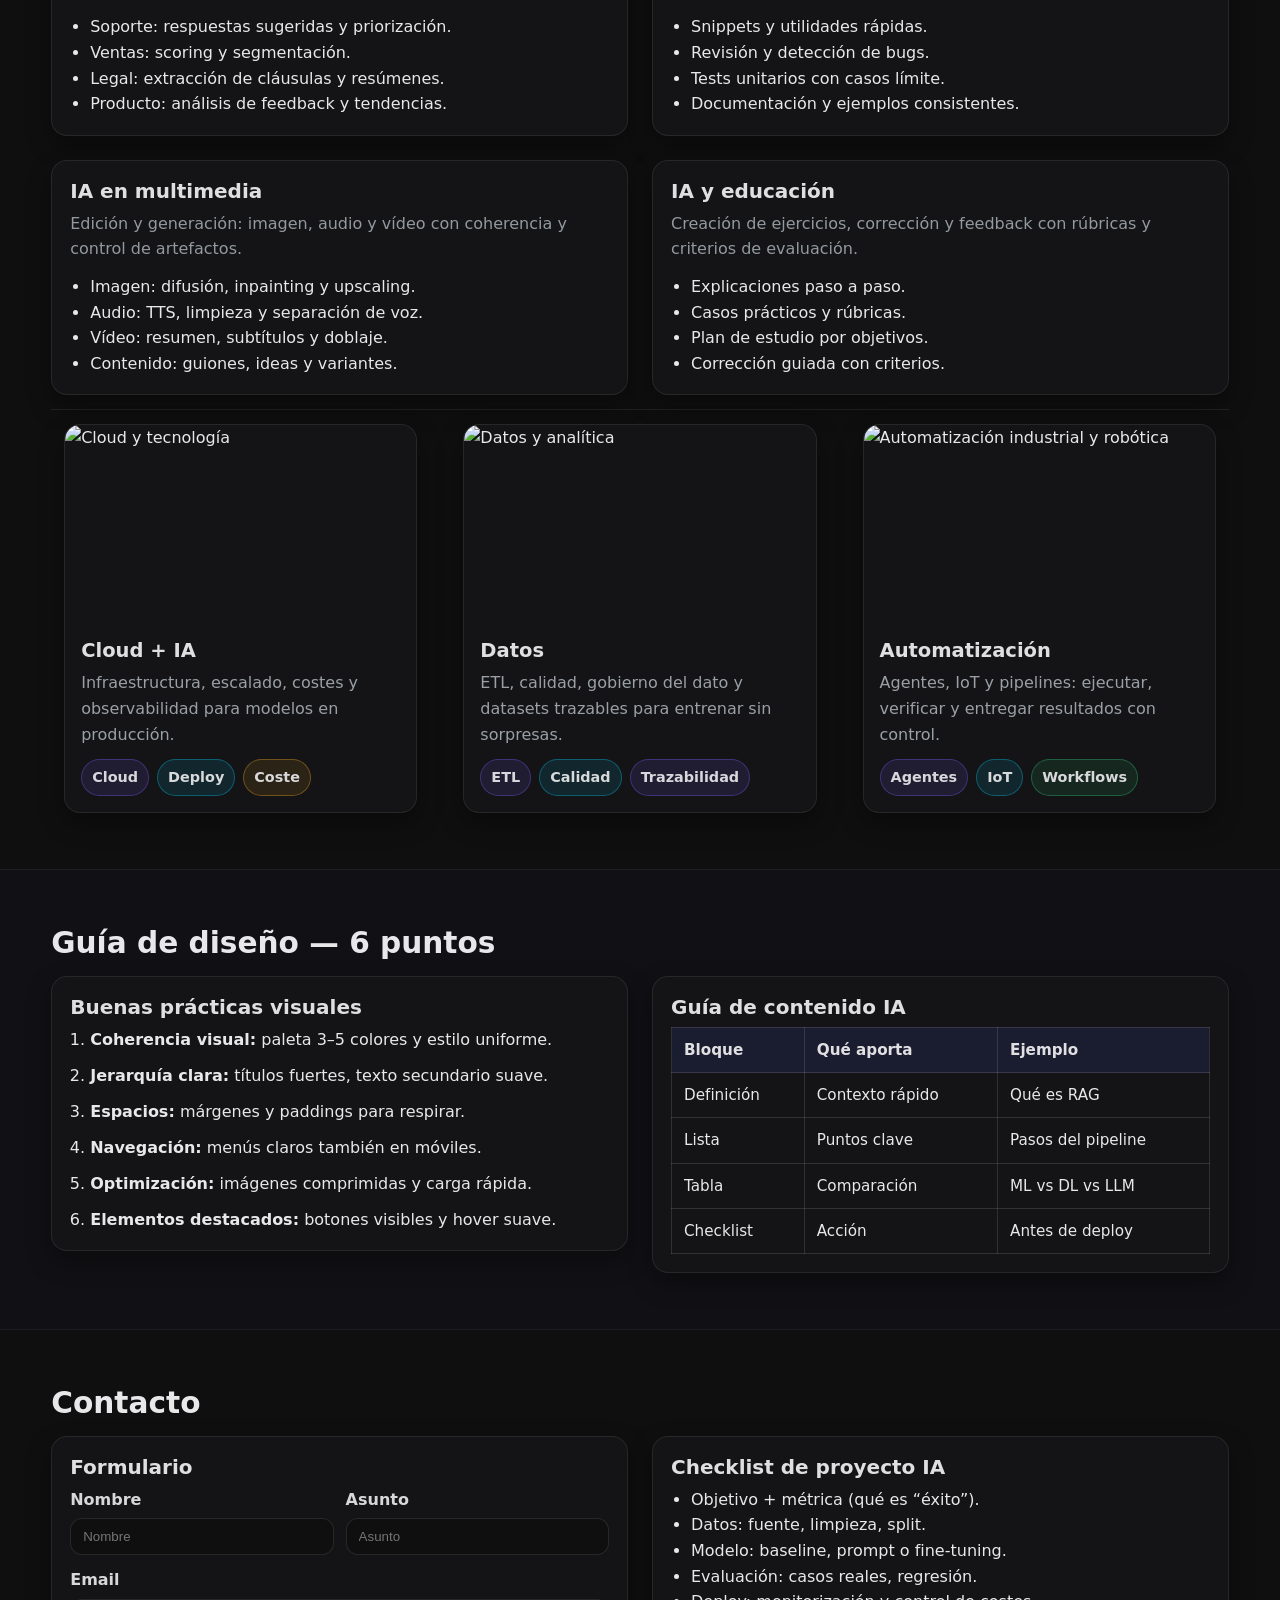
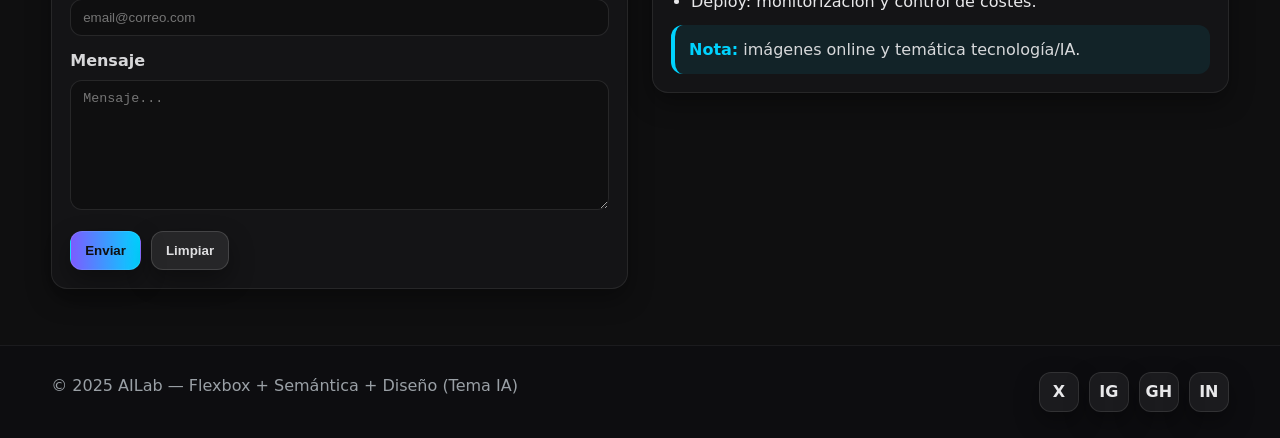
==== commit 9e679f4d: "Update index.html" ====
--- a/Promt-David/index.html
+++ b/Promt-David/index.html
@@ -1,16 +1,34 @@
-  <!-- =======================
-    1. BOILERPLATE HTML
-    2. METAS PRINCIPALES (charset, viewport)
-    3. SEO
-    4. OPEN GRAPH
-    5. COMPATIBILIDAD
-    6. TÍTULO
-    7. CSS EXTERNO
-  ======================= -->
-
-
 <!DOCTYPE html>
 <html lang="es"> <!-- idioma -->
+<!-- 
+  =======================================================================================
+  INDICE DE CORRECCIONES REALIZADAS (VERSION CORREGIDA)
+  =======================================================================================
+
+  1. Idioma del documento (lang)
+     - Se añade lang="es" al elemento <html>.
+     - Queda correcto porque los lectores de pantalla ya identifican el idioma del contenido.
+
+  2. Navegación por teclado (tabindex)
+     - Se eliminan los tabindex="-1" en enlaces, inputs y botones.
+     - Queda correcto porque los elementos interactivos vuelven a ser accesibles con Tab.
+
+  3. Texto alternativo en imágenes (alt)
+     - Se añaden atributos alt en imágenes informativas (y se deja preparado para decorativas si hiciera falta).
+     - Queda correcto porque el contenido visual ya tiene alternativa textual.
+
+  4. Formulario con etiquetas (label)
+     - Se sustituyen los <span> por <label for="..."> y se usan id en los campos.
+     - Queda correcto porque cada campo se identifica bien por tecnologías asistivas.
+
+  5. Modal: imagen con alt y controles accesibles
+     - Se añade alt a la imagen del modal y se eliminan bloqueos de teclado en botones.
+     - Queda correcto porque el modal mantiene controles navegables y la imagen tiene texto alternativo.
+
+  
+  =======================================================================================
+-->
+
 <head>
 
   <!-- 2. METAS PRINCIPALES -->
@@ -69,12 +87,14 @@
   <header class="topbar site-header"> <!-- cabecera -->
     <div class="wrap topbar__inner"> <!-- contenedor -->
       <h1 class="brand">AI<span>Lab</span></h1> <!-- marca -->
+      <!-- CORRECCION (FALLO 1): El idioma ya se definió en <html lang="es">. -->
 
       <!-- 2. NAV / MENÚ -->
       <nav id="menu"> <!-- navegación -->
         <div class="wrap">
           <input type="checkbox" id="responsive-menu" onclick="updatemenu()" /> <!-- control CSS -->
           <label for="responsive-menu"></label> <!-- botón -->
+          <!-- CORRECCION (FALLO 2): Se eliminó tabindex="-1" para permitir navegación con teclado. -->
 
           <ul> <!-- lista -->
             <li><a href="#inicio">Inicio</a></li> <!-- enlace -->
@@ -148,6 +168,7 @@
             src="https://images.unsplash.com/photo-1531297484001-80022131f5a1?auto=format&fit=crop&w=1400&q=80"
             alt="Imagen de tecnología e inteligencia artificial"
           /> <!-- img -->
+          <!-- CORRECCION (FALLO 3): Se añade alt para describir la imagen informativa. -->
         </figure>
       </div>
     </section>
@@ -159,11 +180,13 @@
 
         <div class="controls"> <!-- controles -->
           <div class="search"> <!-- buscador -->
-            <span>Buscar</span> <!-- icono -->
+            <span>Buscar</span> <!-- texto -->
             <input id="searchCards" type="text" placeholder="Filtrar tarjetas (ML, LLM, RAG, Datos...)" /> <!-- input -->
+            <!-- CORRECCION (FALLO 2): Se elimina tabindex="-1" para que el input sea accesible con teclado. -->
           </div>
           <button id="btnScrollTop" class="btn secondary" type="button">Subir arriba</button> <!-- botón -->
           <button id="btnRandomTip" class="btn" type="button">Tip aleatorio</button> <!-- botón -->
+          <!-- CORRECCION (FALLO 2): Se eliminan bloqueos de teclado en botones. -->
         </div>
 
         <div id="tipBox" class="callout" style="display:none;"> <!-- tip -->
@@ -176,6 +199,7 @@
               src="https://images.unsplash.com/photo-1550751827-4bd374c3f58b?auto=format&fit=crop&w=1400&q=80"
               alt="Machine Learning y ciberseguridad"
             /> <!-- imagen -->
+            <!-- CORRECCION (FALLO 3): Se añade alt para describir la imagen. -->
             <div class="card__body"> <!-- cuerpo -->
               <h3>Machine Learning</h3>
               <p>Aprendizaje a partir de datos: supervisado, no supervisado y por refuerzo.</p>
@@ -192,6 +216,7 @@
               src="https://images.unsplash.com/photo-1519389950473-47ba0277781c?auto=format&fit=crop&w=1400&q=80"
               alt="Deep Learning y trabajo con tecnología"
             />
+            <!-- CORRECCION (FALLO 3): Se añade alt para describir la imagen. -->
             <div class="card__body">
               <h3>Deep Learning</h3>
               <p>Redes neuronales profundas para visión, audio, texto y series temporales.</p>
@@ -208,6 +233,7 @@
               src="https://images.unsplash.com/photo-1526378722484-bd91ca387e72?auto=format&fit=crop&w=1400&q=80"
               alt="IA generativa y código"
             />
+            <!-- CORRECCION (FALLO 3): Se añade alt para describir la imagen. -->
             <div class="card__body">
               <h3>IA Generativa</h3>
               <p>Modelos que crean contenido: texto, imagen, audio, vídeo y código.</p>
@@ -267,6 +293,7 @@
               src="https://images.unsplash.com/photo-1504384308090-c894fdcc538d?auto=format&fit=crop&w=1400&q=80"
               alt="LLMs y tecnología"
             /> <!-- imagen -->
+            <!-- CORRECCION (FALLO 3): Se añade alt para describir la imagen. -->
             <div class="card__body"> <!-- cuerpo -->
               <h3>LLMs (Modelos de Lenguaje)</h3>
               <p>Transformers que generan y entienden texto por probabilidad token a token.</p>
@@ -283,6 +310,7 @@
               src="https://images.unsplash.com/photo-1555949963-aa79dcee981c?auto=format&fit=crop&w=1400&q=80"
               alt="RAG y desarrollo"
             />
+            <!-- CORRECCION (FALLO 3): Se añade alt para describir la imagen. -->
             <div class="card__body">
               <h3>RAG</h3>
               <p>Recupera información (vector DB) y la usa como contexto antes de responder.</p>
@@ -299,6 +327,7 @@
               src="https://images.unsplash.com/photo-1555066931-4365d14bab8c?auto=format&fit=crop&w=1400&q=80"
               alt="Fine-tuning y código"
             />
+            <!-- CORRECCION (FALLO 3): Se añade alt para describir la imagen. -->
             <div class="card__body">
               <h3>Fine-tuning</h3>
               <p>Ajusta un modelo con datos específicos para estilo, formato o tareas concretas.</p>
@@ -315,6 +344,7 @@
               src="https://images.unsplash.com/photo-1551288049-bebda4e38f71?auto=format&fit=crop&w=1400&q=80"
               alt="Evaluación y analítica"
             />
+            <!-- CORRECCION (FALLO 3): Se añade alt para describir la imagen. -->
             <div class="card__body">
               <h3>Evaluación</h3>
               <p>Pruebas automáticas + revisión humana: precisión, seguridad y robustez.</p>
@@ -331,6 +361,7 @@
               src="https://images.unsplash.com/photo-1581092160607-ee22621dd758?auto=format&fit=crop&w=1400&q=80"
               alt="Agentes y automatización"
             />
+            <!-- CORRECCION (FALLO 3): Se añade alt para describir la imagen. -->
             <div class="card__body">
               <h3>Agentes</h3>
               <p>Modelos que planifican tareas, llaman herramientas y encadenan pasos.</p>
@@ -347,6 +378,7 @@
               src="https://images.unsplash.com/photo-1518779578993-ec3579fee39f?auto=format&fit=crop&w=1400&q=80"
               alt="Multimodal y hardware"
             />
+            <!-- CORRECCION (FALLO 3): Se añade alt para describir la imagen. -->
             <div class="card__body">
               <h3>Multimodal</h3>
               <p>Texto + imagen + audio: comprensión y generación combinada en un sistema.</p>
@@ -610,6 +642,7 @@
               src="https://images.unsplash.com/photo-1451187580459-43490279c0fa?auto=format&fit=crop&w=1400&q=80"
               alt="Cloud y tecnología"
             />
+            <!-- CORRECCION (FALLO 3): Se añade alt para describir la imagen. -->
             <div class="card__body">
               <h3>Cloud + IA</h3>
               <p>Infraestructura, escalado, costes y observabilidad para modelos en producción.</p>
@@ -626,6 +659,7 @@
               src="https://images.unsplash.com/photo-1551288049-bebda4e38f71?auto=format&fit=crop&w=1400&q=80"
               alt="Datos y analítica"
             />
+            <!-- CORRECCION (FALLO 3): Se añade alt para describir la imagen. -->
             <div class="card__body">
               <h3>Datos</h3>
               <p>ETL, calidad, gobierno del dato y datasets trazables para entrenar sin sorpresas.</p>
@@ -642,6 +676,7 @@
               src="https://images.unsplash.com/photo-1581092919535-7146c98d36d5?auto=format&fit=crop&w=1400&q=80"
               alt="Automatización industrial y robótica"
             />
+            <!-- CORRECCION (FALLO 3): Se añade alt para describir la imagen. -->
             <div class="card__body">
               <h3>Automatización</h3>
               <p>Agentes, IoT y pipelines: ejecutar, verificar y entregar resultados con control.</p>
@@ -728,12 +763,15 @@
               <div style="display:flex; gap:12px; flex-wrap:wrap;">
                 <div style="flex:1 1 260px;">
                   <label for="nombre" style="display:block; font-weight:800; color:rgba(232,232,234,.92); margin:0 0 6px;">Nombre</label>
+                  <!-- CORRECCION (FALLO 4): Se usa label con for y el input con id para asociación correcta. -->
                   <input id="nombre" name="nombre" type="text" placeholder="Nombre"
                     style="width:100%; background:rgba(0,0,0,.25); border:1px solid rgba(255,255,255,.10); border-radius:12px; color:rgba(232,232,234,.95); padding:10px 12px;" />
+                  <!-- CORRECCION (FALLO 2): Se elimina tabindex="-1" para teclado. -->
                 </div>
 
                 <div style="flex:1 1 260px;">
                   <label for="asunto" style="display:block; font-weight:800; color:rgba(232,232,234,.92); margin:0 0 6px;">Asunto</label>
+                  <!-- CORRECCION (FALLO 4): Se usa label con for y el input con id. -->
                   <input id="asunto" name="asunto" type="text" placeholder="Asunto"
                     style="width:100%; background:rgba(0,0,0,.25); border:1px solid rgba(255,255,255,.10); border-radius:12px; color:rgba(232,232,234,.95); padding:10px 12px;" />
                 </div>
@@ -741,12 +779,14 @@
 
               <div style="margin-top:12px;">
                 <label for="email" style="display:block; font-weight:800; color:rgba(232,232,234,.92); margin:0 0 6px;">Email</label>
+                <!-- CORRECCION (FALLO 4): Se usa label con for y el input con id. -->
                 <input id="email" name="email" type="email" placeholder="email@correo.com"
                   style="width:100%; background:rgba(0,0,0,.25); border:1px solid rgba(255,255,255,.10); border-radius:12px; color:rgba(232,232,234,.95); padding:10px 12px;" />
               </div>
 
               <div style="margin-top:12px;">
                 <label for="mensaje" style="display:block; font-weight:800; color:rgba(232,232,234,.92); margin:0 0 6px;">Mensaje</label>
+                <!-- CORRECCION (FALLO 4): Se usa label con for y el textarea con id. -->
                 <textarea id="mensaje" name="mensaje" placeholder="Mensaje..."
                   style="width:100%; min-height:130px; resize:vertical; background:rgba(0,0,0,.25); border:1px solid rgba(255,255,255,.10); border-radius:12px; color:rgba(232,232,234,.95); padding:10px 12px;"></textarea>
               </div>
@@ -754,6 +794,7 @@
               <div style="display:flex; gap:10px; flex-wrap:wrap; margin-top:14px;">
                 <button class="btn" type="submit" name="enviar">Enviar</button>
                 <button class="btn secondary" type="reset">Limpiar</button>
+                <!-- CORRECCION (FALLO 2): Se eliminan bloqueos de teclado en botones. -->
               </div>
             </form>
           </div>
@@ -787,6 +828,7 @@
         <a href="#" title="IG">IG</a>
         <a href="#" title="GH">GH</a>
         <a href="#" title="IN">IN</a>
+        <!-- CORRECCION (FALLO 2): Se eliminan bloqueos de teclado en enlaces del footer. -->
       </div>
     </div>
   </footer>
@@ -797,10 +839,12 @@
       <div class="modal__top">
         <div class="modal__title" id="modalTitle">Detalle</div>
         <button class="modal__close" id="modalClose" type="button">×</button>
+        <!-- CORRECCION (FALLO 2): Se elimina tabindex="-1" del botón de cerrar. -->
       </div>
       <div class="modal__body">
         <div class="modal__grid">
           <img id="modalImg" class="modal__img" src="" alt="Imagen de detalle IA" />
+          <!-- CORRECCION (FALLO 3): Se añade alt a la imagen del modal. -->
           <div>
             <p id="modalDesc">...</p>
             <ul id="modalList">
@@ -809,6 +853,7 @@
             <div style="display:flex; gap:10px; flex-wrap:wrap; margin-top:12px;">
               <button class="btn" id="modalGo" type="button">Ir a sección</button>
               <button class="btn secondary" id="modalCopy" type="button">Copiar resumen</button>
+              <!-- CORRECCION (FALLO 2): Se eliminan bloqueos de teclado en botones del modal. -->
             </div>
           </div>
         </div>
--- a/Promt-David/css/styles.css
+++ b/Promt-David/css/styles.css
@@ -0,0 +1,944 @@
+/* css/styles.css */
+/*
+  =======================================================================================
+  INDICE DE CORRECCIONES REALIZADAS (VERSION CORREGIDA)
+  =======================================================================================
+
+  1. Texto legible y escalable
+     - Se sube el tamaño base a 16px (1rem) y el interlineado a 1.6.
+     - Se evita depender de tamaños minúsculos que rompen el zoom.
+
+  2. Contraste correcto
+     - Se cambia --ink para que el texto contraste con el fondo.
+     - Se ajustan colores de títulos/texto para que no “desaparezcan”.
+
+  3. Enlaces identificables
+     - Se recupera el subrayado y un color visible para enlaces en contenido.
+     - En el menú se mantiene el estilo sin subrayado por diseño, pero se controla el foco.
+
+  4. Foco visible para teclado
+     - Se elimina el “outline: none” global y se usa :focus-visible.
+     - Se deja una señal clara de qué elemento está seleccionado al tabular.
+
+  5. Movimiento reducido
+     - Se añade @media (prefers-reduced-motion: reduce) para quitar transiciones
+       si el usuario lo tiene activado en el sistema.
+
+  6. Estados de interacción coherentes
+     - hover/focus se ven con contraste y no dependen solo de color.
+
+  
+  =======================================================================================
+*/
+
+/* =======================
+  1. RESET / NORMALIZE
+  2. VARIABLES GLOBALES
+  3. ESTILOS BASE
+  4. CONTENEDOR (WRAP)
+  5. CABECERA (TOPBAR)
+  6. MENÚ (DESKTOP + RESPONSIVE)
+  7. HERO
+  8. SECCIONES
+  9. TARJETAS (CARDS)
+  10. BLOQUES (PANEL / GRID)
+  11. PIPELINE IA (AI LAYOUT)
+  12. CONTROLES (BUSCADOR + BOTONES)
+  13. MODAL
+  14. FOOTER
+  15. EXTRAS
+======================= */
+
+/* =======================================================================================
+   1. RESET / NORMALIZE
+   - Se deja el mismo punto de partida en todos los navegadores.
+   - box-sizing: border-box hace que padding/border no “rompan” el ancho calculado.
+   ======================================================================================= */
+*{
+  box-sizing: border-box; /* Modelo de caja estable */
+}
+
+html, body{
+  margin: 0; /* Quita márgenes por defecto del navegador */
+  padding: 0; /* Quita paddings por defecto */
+}
+
+/* =======================================================================================
+   2. VARIABLES GLOBALES (CSS variables)
+   - Se centralizan los colores, sombras y radios para mantener coherencia.
+   - Importante para accesibilidad: el color de texto NO puede ser igual al fondo.
+   ======================================================================================= */
+:root{
+  /* Fondo general (oscuro) */
+  --bg: #0f0f10;
+
+  /* Color de paneles (tarjetas, cajas) */
+  --panel: #151517;
+
+  /* CORRECCION: color principal del texto */
+  /* Antes estaba como el fondo y el texto no se veía */
+  --ink: #e8e8ea;
+
+  /* Texto secundario (descripciones) */
+  --muted: #9aa0a6;
+
+  /* Líneas/bordes */
+  --line: #242426;
+
+  /* Colores de marca (degradado y acentos) */
+  --brand: #7c5cff;
+  --brand2: #00d3ff;
+
+  /* Radios (esquinas redondeadas) */
+  --radius: 16px;
+
+  /* Sombras */
+  --shadow: 0 10px 24px rgba(0,0,0,.35);
+  --shadow2: 0 18px 50px rgba(0,0,0,.45);
+
+  /* Semáforos (si se usan en badges o estados) */
+  --good: #32d583;
+  --warn: #fdb022;
+  --bad: #f97066;
+
+  /* CORRECCION: foco visible */
+  /* Se usa como "halo" cuando un elemento recibe foco por teclado */
+  --focus: 0 0 0 3px rgba(0,211,255,.45);
+}
+
+/* =======================================================================================
+   3. ESTILOS BASE
+   - Tipografía y colores globales.
+   - Importante: tamaño base mínimo 16px para legibilidad.
+   ======================================================================================= */
+body{
+  background: var(--bg); /* Fondo oscuro principal */
+  color: var(--ink); /* Texto principal visible */
+
+  /* CORRECCION: tamaño base legible + line-height cómodo */
+  font: 1rem/1.6 system-ui, -apple-system, Segoe UI, Roboto, Arial;
+}
+
+/* Encabezados: se controlan márgenes y altura de línea para estructura */
+h1, h2, h3, h4{
+  margin: 0 0 10px;
+  line-height: 1.2;
+}
+
+/* Párrafos: se usa un gris “muted” para no deslumbrar */
+p{
+  margin: 0 0 12px;
+  color: var(--muted);
+}
+
+/* Listas: se mantiene indentación típica */
+ul, ol{
+  margin: 0;
+  padding-left: 20px;
+}
+
+/* =======================================================================================
+   ENLACES (a)
+   - Importante para accesibilidad: deben parecer enlaces.
+   - Se usa subrayado porque es la señal más clara.
+   ======================================================================================= */
+a{
+  color: var(--brand2); /* Color visible en fondo oscuro */
+  text-decoration: underline; /* CORRECCION: los enlaces vuelven a ser identificables */
+  text-underline-offset: 3px; /* Separación visual del subrayado */
+  text-decoration-thickness: 2px; /* Subrayado más visible */
+}
+
+a:hover{
+  text-decoration-thickness: 3px; /* Refuerza interacción en hover */
+}
+
+/* =======================================================================================
+   FOCO (teclado)
+   - :focus-visible se activa cuando se navega con teclado (TAB).
+   - Se evita marcar con foco al hacer click con ratón (mejor experiencia).
+   ======================================================================================= */
+:focus-visible{
+  outline: none; /* Se evita el outline por defecto (puede ser feo) */
+  box-shadow: var(--focus); /* CORRECCION: halo claro y visible */
+  border-radius: 10px; /* Redondea el halo para que no “corte” */
+}
+
+/* =======================================================================================
+   4. CONTENEDOR (WRAP)
+   - Limita el ancho para que la lectura no sea en líneas enormes.
+   - clamp(min, ideal, max) deja el diseño “tipo Apple” amplio pero controlado.
+   ======================================================================================= */
+.wrap{
+  width: clamp(1000px, 92vw, 2000px);
+  margin: 0 auto; /* Centra el contenido */
+}
+
+/* Adaptación para pantallas medianas */
+@media (max-width: 1000px){
+  .wrap{
+    width: min(92vw, 1200px);
+  }
+}
+
+/* =======================================================================================
+   5. CABECERA (TOPBAR)
+   - Sticky: se queda arriba al hacer scroll.
+   - backdrop-filter: desenfoque (estética), no afecta a accesibilidad.
+   ======================================================================================= */
+.topbar{
+  position: sticky;
+  top: 0;
+  z-index: 100; /* Asegura que quede por encima del contenido */
+  backdrop-filter: blur(10px);
+  background: rgba(15,15,16,.72); /* Fondo translúcido */
+  border-bottom: 1px solid rgba(255,255,255,.06);
+  padding: 10px 0;
+}
+
+.topbar__inner{
+  display: flex; /* Distribuye logo y menú */
+  align-items: center;
+  justify-content: space-between;
+  gap: 18px;
+}
+
+/* Marca/logo */
+.brand{
+  font-size: 1.45rem;
+  font-weight: 900;
+  letter-spacing: .2px;
+  user-select: none;
+  color: var(--ink);
+}
+.brand span{
+  color: var(--brand2); /* Acento */
+}
+
+/* =======================================================================================
+   6. MENÚ (DESKTOP + RESPONSIVE)
+   - Mantiene el estilo original (degradado).
+   - Se controla hover y focus para que se entienda navegación.
+   ======================================================================================= */
+#menu{
+  background: linear-gradient(90deg, var(--brand), var(--brand2));
+  height: 45px;
+  padding-left: 12px;
+  border-radius: 12px;
+  box-shadow: var(--shadow);
+  border: 1px solid rgba(255,255,255,.10);
+}
+
+/* Quita bullets y márgenes en lista */
+#menu ul, #menu li{
+  list-style: none;
+  margin: 0;
+  padding: 0;
+}
+
+/* En desktop, los items van en línea */
+#menu li{
+  display: inline-block;
+  position: relative; /* Necesario para colocar el submenú absoluto */
+}
+
+/* Enlaces del menú */
+#menu a{
+  display: block;
+  padding: 0 14px;
+  line-height: 45px;
+  color: #fff;
+  font-weight: 700;
+  border-radius: 10px;
+
+  /* En el menú se deja sin subrayado por estética */
+  text-decoration: none;
+}
+
+/* Flecha del desplegable */
+#menu a.dropdown-arrow::after{
+  content: "▾";
+  margin-left: 6px;
+  opacity: .95;
+}
+
+/* CORRECCION: hover y focus-visible se ven igual de claro */
+#menu li a:hover,
+#menu li a:focus-visible{
+  background: rgba(255,255,255,.92);
+  color: #0f0f10;
+}
+
+/* Submenú: aparece bajo el item */
+#menu ul.sub-menus{
+  display: none; /* Oculto hasta hover */
+  position: absolute;
+  top: 45px;
+  left: 0;
+  width: 260px;
+  padding: 8px;
+  background: #1b1b1f;
+  border-radius: 12px;
+  border: 1px solid rgba(255,255,255,.08);
+  box-shadow: var(--shadow2);
+  z-index: 99;
+}
+
+/* Enlaces del submenú */
+#menu ul.sub-menus a{
+  line-height: 42px;
+  padding: 0 12px;
+  font-weight: 700;
+  border-radius: 10px;
+}
+
+/* Mostrar submenú en hover (desktop) */
+#menu li:hover ul.sub-menus{
+  display: block;
+}
+
+/* Checkbox y label del menú móvil */
+#menu input, #menu label{
+  display: none;
+}
+
+/* =======================
+   MENÚ RESPONSIVE
+   - Aparece el botón hamburguesa.
+   - El checkbox controla si se despliega o no.
+======================= */
+@media (max-width: 800px){
+  #menu{ position: relative; }
+
+  #menu label{
+    display: block;
+    width: 45px;
+    height: 45px;
+    line-height: 45px;
+    text-align: center;
+    color: #fff;
+    cursor: pointer;
+    user-select: none;
+  }
+
+  #menu label::before{
+    content: "≡";
+    font-size: 1.6em;
+  }
+
+  #menu input:checked + label::before{
+    content: "×";
+  }
+
+  /* Menú desplegable */
+  #menu ul{
+    display: none;
+    position: absolute;
+    top: 100%;
+    left: 0;
+    right: 0;
+    padding: 10px;
+    background: #1a1a1f;
+    border-radius: 0 0 12px 12px;
+    border: 1px solid rgba(255,255,255,.08);
+    box-shadow: var(--shadow2);
+  }
+
+  #menu input:checked ~ ul{
+    display: block;
+  }
+
+  #menu li{ display: block; }
+  #menu a{ line-height: 44px; }
+
+  /* Submenús en móvil: sin caja flotante */
+  #menu ul.sub-menus{
+    position: static;
+    width: 100%;
+    padding: 0;
+    background: transparent;
+    border: none;
+    box-shadow: none;
+  }
+
+  #menu ul.sub-menus a{
+    background: rgba(255,255,255,.06);
+    margin: 6px 0;
+  }
+}
+
+/* =======================================================================================
+   7. HERO (primera sección)
+   - Fondo con gradientes y bloque de texto + imagen.
+   ======================================================================================= */
+.hero{
+  background:
+    radial-gradient(1200px 600px at 70% -10%, rgba(124,92,255,.35), transparent),
+    radial-gradient(900px 420px at 20% 0%, rgba(0,211,255,.22), transparent),
+    linear-gradient(180deg, #121216, #0f0f10 62%);
+  padding: 70px 0;
+  border-bottom: 1px solid rgba(255,255,255,.06);
+}
+
+/* Layout del hero en dos columnas */
+.hero__content{
+  display: flex;
+  align-items: center;
+  justify-content: space-between;
+  gap: 40px;
+}
+
+/* Caja de texto */
+.hero__text{
+  flex: 1 1 55%;
+  padding: 14px 16px;
+  border-radius: var(--radius);
+  border: 1px solid rgba(255,255,255,.06);
+  background: rgba(21,21,23,.35);
+  box-shadow: inset 0 0 0 1px rgba(255,255,255,.02);
+}
+
+/* Título grande del hero */
+.hero__text h2{
+  font-size: 2.55rem;
+  margin-bottom: 12px;
+  color: var(--ink);
+}
+
+/* KPIs (píldoras) */
+.hero-kpis{
+  display: flex;
+  flex-wrap: wrap;
+  gap: 10px;
+  margin-top: 16px;
+}
+
+/* Cada KPI */
+.kpi{
+  display: inline-flex;
+  align-items: center;
+  gap: 10px;
+  padding: 10px 12px;
+  border-radius: 999px;
+  background: rgba(0,0,0,.25);
+  border: 1px solid rgba(255,255,255,.08);
+  color: rgba(232,232,234,.92);
+  font-weight: 750;
+  box-shadow: var(--shadow);
+  user-select: none;
+}
+.kpi b{
+  color: var(--brand2);
+  font-weight: 900;
+}
+
+/* Caja de imagen del hero */
+.hero-media{
+  flex: 0 1 42%;
+  aspect-ratio: 16/10;
+  border-radius: var(--radius);
+  overflow: hidden;
+  border: 1px solid rgba(255,255,255,.10);
+  box-shadow: var(--shadow2);
+  position: relative;
+}
+.hero-media img{
+  width: 100%;
+  height: 100%;
+  object-fit: cover;
+  display: block;
+  transform: scale(1.02);
+}
+.hero-media::after{
+  content: "";
+  position: absolute;
+  inset: 0;
+  background: radial-gradient(700px 350px at 30% 10%, rgba(0,211,255,.18), transparent);
+  pointer-events: none;
+}
+
+/* Hero en móvil: apila columnas */
+@media (max-width: 1000px){
+  .hero__content{ flex-direction: column; text-align: center; }
+  .hero-media{ width: min(92%, 720px); }
+  .hero__text{ width: min(92%, 900px); }
+  .hero-kpis{ justify-content: center; }
+}
+
+/* =======================================================================================
+   8. SECCIONES
+   - Espaciado vertical y versión alternativa con fondo distinto.
+   ======================================================================================= */
+.section{ padding: 56px 0; }
+
+.section--alt{
+  background: #111115;
+  border-top: 1px solid rgba(255,255,255,.06);
+  border-bottom: 1px solid rgba(255,255,255,.06);
+}
+
+.section h2{
+  color: var(--ink);
+  font-size: 1.85rem;
+  margin-bottom: 14px;
+}
+
+/* =======================================================================================
+   9. TARJETAS (CARDS)
+   - Layout flex que reparte las tarjetas.
+   - Transiciones: se mantienen pero se controla en reduced motion abajo.
+   ======================================================================================= */
+.cards{
+  display: flex;
+  flex-wrap: wrap;
+  gap: 20px;
+  justify-content: space-around;
+}
+
+/* Tarjeta */
+.card{
+  width: clamp(260px, 30%, 440px);
+  background: rgba(21,21,23,.92);
+  border: 1px solid rgba(255,255,255,.08);
+  border-radius: var(--radius);
+  box-shadow: var(--shadow);
+  overflow: hidden;
+  transition: transform .2s ease, box-shadow .2s ease, border-color .2s ease;
+  cursor: pointer;
+}
+
+/* Hover y foco dentro (por ejemplo, si un link dentro recibe foco) */
+.card:hover,
+.card:focus-within{
+  transform: translateY(-3px);
+  border-color: rgba(0,211,255,.45);
+  box-shadow: var(--shadow2);
+}
+
+/* Imagen de tarjeta */
+.card img{
+  width: 100%;
+  aspect-ratio: 16/9;
+  object-fit: cover;
+  display: block;
+}
+
+/* Cuerpo de la tarjeta */
+.card__body{ padding: 16px; }
+
+/* Título dentro de tarjeta */
+.card__body h3{
+  margin: 0 0 8px;
+  color: rgba(232,232,234,.96);
+  font-size: 1.22rem;
+}
+
+/* Meta: tags o etiquetas */
+.card__meta{
+  display: flex;
+  flex-wrap: wrap;
+  gap: 8px;
+  margin-top: 10px;
+}
+
+/* Tags (píldoras) */
+.tag{
+  display: inline-block;
+  padding: 6px 10px;
+  border-radius: 999px;
+  background: rgba(124,92,255,.12);
+  border: 1px solid rgba(124,92,255,.35);
+  color: rgba(232,232,234,.92);
+  font-weight: 750;
+  font-size: .9rem;
+  user-select: none;
+}
+
+/* Variantes de tag (se diferencian por color) */
+.tag.alt{ background: rgba(0,211,255,.10); border: 1px solid rgba(0,211,255,.32); }
+.tag.ok{ background: rgba(50,213,131,.10); border: 1px solid rgba(50,213,131,.32); }
+.tag.warn{ background: rgba(253,176,34,.10); border: 1px solid rgba(253,176,34,.32); }
+
+/* =======================================================================================
+   10. BLOQUES (PANEL / GRID)
+   - grid-2 crea dos columnas que se vuelven una en pantallas más pequeñas.
+   ======================================================================================= */
+.grid-2{
+  display: grid;
+  grid-template-columns: 1fr 1fr;
+  gap: 24px;
+  align-items: start;
+}
+@media (max-width: 1100px){
+  .grid-2{ grid-template-columns: 1fr; }
+}
+
+/* Panel (caja con contenido) */
+.panel{
+  background: rgba(21,21,23,.92);
+  border: 1px solid rgba(255,255,255,.08);
+  border-radius: var(--radius);
+  padding: 18px;
+  box-shadow: var(--shadow);
+}
+.panel h3{
+  color: rgba(232,232,234,.96);
+  font-size: 1.25rem;
+  margin-bottom: 8px;
+}
+.panel p{
+  color: rgba(154,160,166,.95);
+}
+
+/* Callout (caja de aviso con línea a la izquierda) */
+.callout{
+  border-left: 4px solid var(--brand2);
+  padding: 12px 14px;
+  background: rgba(0,211,255,.08);
+  border-radius: 12px;
+  margin-top: 10px;
+  color: rgba(232,232,234,.92);
+}
+.callout b{ color: var(--brand2); }
+
+/* Pills: etiquetas pequeñas en fila */
+.pill-row{
+  display: flex;
+  flex-wrap: wrap;
+  gap: 10px;
+  margin-top: 8px;
+}
+.pill{
+  padding: 8px 12px;
+  border-radius: 999px;
+  background: rgba(255,255,255,.06);
+  border: 1px solid rgba(255,255,255,.10);
+  color: rgba(232,232,234,.92);
+  font-weight: 750;
+  user-select: none;
+}
+
+/* =======================================================================================
+   11. PIPELINE IA (AI LAYOUT)
+   - Layout con zona principal y barra lateral (sticky).
+   ======================================================================================= */
+.section--ai-detail{
+  background: #0f1115;
+  border-top: 1px solid rgba(255,255,255,.06);
+  border-bottom: 1px solid rgba(255,255,255,.06);
+}
+
+.ai-layout{
+  display: grid;
+  grid-template-columns: 1.45fr .75fr;
+  gap: 24px;
+  align-items: start;
+}
+
+.ai-main, .ai-aside{
+  background: rgba(17,21,42,.72);
+  border: 1px solid rgba(255,255,255,.08);
+  border-radius: var(--radius);
+  padding: 18px;
+  box-shadow: var(--shadow);
+}
+
+/* Aside sticky: se queda visible al hacer scroll */
+.ai-aside{
+  position: sticky;
+  top: 88px;
+  max-height: calc(100vh - 140px);
+  overflow-y: auto;
+}
+
+@media (max-width: 1100px){
+  .ai-layout{ grid-template-columns: 1fr; }
+  .ai-aside{ position: static; max-height: none; overflow: visible; }
+}
+
+/* Helpers de espaciado */
+.flow > * + *{ margin-top: .65em; }
+.stack-md > * + *{ margin-top: 14px; }
+
+/* Tabla con scroll horizontal si hace falta */
+.table-scroll{ overflow: auto; }
+.table{
+  width: 100%;
+  border-collapse: collapse;
+  font-size: .95rem;
+}
+.table th, .table td{
+  border: 1px solid rgba(255,255,255,.12);
+  padding: 10px 12px;
+  text-align: left;
+}
+.table thead th{
+  background: rgba(27,31,51,.90);
+  color: rgba(232,232,234,.96);
+}
+
+/* Glosario (dt término, dd definición) */
+.glossary dt{
+  font-weight: 800;
+  color: rgba(232,232,234,.96);
+}
+.glossary dd{
+  margin: 0 0 10px;
+  color: rgba(154,160,166,.95);
+}
+
+/* =======================================================================================
+   12. CONTROLES (buscador + botones)
+   - El buscador tiene focus-within para marcar todo el bloque cuando se escribe.
+   ======================================================================================= */
+.controls{
+  display: flex;
+  flex-wrap: wrap;
+  gap: 10px;
+  align-items: center;
+  justify-content: space-between;
+  margin: 14px 0 18px;
+}
+
+.search{
+  flex: 1 1 420px;
+  display: flex;
+  gap: 10px;
+  background: rgba(0,0,0,.25);
+  border: 1px solid rgba(255,255,255,.10);
+  padding: 10px 12px;
+  border-radius: 14px;
+  box-shadow: var(--shadow);
+}
+
+/* CORRECCION: cuando un input dentro recibe foco, se marca el contenedor */
+.search:focus-within{
+  box-shadow: var(--focus);
+}
+
+.search input{
+  flex: 1;
+  border: 0;
+  background: transparent;
+  color: rgba(232,232,234,.95);
+  padding: 0;
+}
+
+/* Evita doble foco dentro del buscador */
+.search input:focus-visible{
+  box-shadow: none;
+  outline: none;
+}
+
+.search span{
+  color: rgba(154,160,166,.95);
+  font-weight: 800;
+  user-select: none;
+}
+
+/* Botón principal */
+.btn{
+  display: inline-flex;
+  align-items: center;
+  justify-content: center;
+  padding: 11px 14px;
+  border-radius: 12px;
+  border: 1px solid rgba(255,255,255,.10);
+  background: linear-gradient(90deg, var(--brand), var(--brand2));
+  color: #0f0f10;
+  font-weight: 900;
+  cursor: pointer;
+  box-shadow: var(--shadow);
+  transition: transform .18s ease, box-shadow .18s ease;
+  user-select: none;
+  white-space: nowrap;
+}
+
+/* Hover del botón */
+.btn:hover{
+  transform: translateY(-2px);
+  box-shadow: var(--shadow2);
+}
+
+/* Botón secundario */
+.btn.secondary{
+  background: rgba(255,255,255,.08);
+  color: rgba(232,232,234,.95);
+  border: 1px solid rgba(255,255,255,.14);
+}
+
+/* =======================================================================================
+   13. MODAL
+   - Overlay oscuro + caja centrada.
+   ======================================================================================= */
+.modal{
+  position: fixed;
+  inset: 0;
+  display: none;
+  background: rgba(0,0,0,.62);
+  z-index: 999;
+  padding: 26px;
+}
+.modal.is-open{ display: block; }
+
+.modal__dialog{
+  width: min(980px, 96vw);
+  margin: 40px auto;
+  background: rgba(21,21,23,.96);
+  border: 1px solid rgba(255,255,255,.10);
+  border-radius: 18px;
+  box-shadow: var(--shadow2);
+  overflow: hidden;
+}
+
+.modal__top{
+  display: flex;
+  justify-content: space-between;
+  align-items: center;
+  gap: 12px;
+  padding: 14px 16px;
+  background: rgba(0,0,0,.25);
+  border-bottom: 1px solid rgba(255,255,255,.08);
+}
+
+.modal__title{
+  font-weight: 900;
+  color: rgba(232,232,234,.96);
+}
+
+.modal__close{
+  width: 42px;
+  height: 42px;
+  border-radius: 12px;
+  border: 1px solid rgba(255,255,255,.12);
+  background: rgba(255,255,255,.06);
+  color: rgba(232,232,234,.95);
+  cursor: pointer;
+  font-weight: 900;
+}
+
+.modal__body{ padding: 16px; }
+
+.modal__grid{
+  display: grid;
+  grid-template-columns: 1.05fr .95fr;
+  gap: 16px;
+  align-items: start;
+}
+
+@media (max-width: 1000px){
+  .modal__grid{ grid-template-columns: 1fr; }
+}
+
+.modal__img{
+  width: 100%;
+  aspect-ratio: 16/9;
+  object-fit: cover;
+  border-radius: 14px;
+  border: 1px solid rgba(255,255,255,.10);
+}
+
+.modal__body ul{ color: rgba(154,160,166,.95); }
+.modal__body li{ margin-bottom: 6px; }
+
+/* =======================================================================================
+   14. FOOTER
+   - Parte final con redes y texto.
+   ======================================================================================= */
+.site-footer{
+  padding: 26px 0;
+  border-top: 1px solid rgba(255,255,255,.06);
+  color: rgba(154,160,166,.95);
+  background: #0d0d10;
+}
+
+.footer__inner{
+  display: flex;
+  align-items: center;
+  justify-content: space-between;
+  gap: 16px;
+  flex-wrap: wrap;
+}
+
+.social{
+  display: flex;
+  gap: 10px;
+}
+
+/* Enlaces de redes con caja “botón” */
+.social a{
+  display: inline-flex;
+  align-items: center;
+  justify-content: center;
+  width: 40px;
+  height: 40px;
+  border-radius: 12px;
+  background: rgba(255,255,255,.06);
+  border: 1px solid rgba(255,255,255,.10);
+  box-shadow: var(--shadow);
+  font-weight: 900;
+  user-select: none;
+
+  /* Se deja sin subrayado por ser iconos/letras dentro de caja */
+  text-decoration: none;
+  color: var(--ink);
+}
+
+/* Hover de redes */
+.social a:hover{
+  border-color: rgba(0,211,255,.45);
+  background: rgba(0,211,255,.12);
+}
+
+/* =======================================================================================
+   15. EXTRAS
+   - Detalles pequeños: líneas separadoras, notas y mini-grid.
+   ======================================================================================= */
+.hr{
+  height: 1px;
+  background: rgba(255,255,255,.08);
+  border: 0;
+  margin: 14px 0;
+}
+
+.note{
+  font-size: .95rem;
+  color: rgba(154,160,166,.95);
+}
+
+/* Mini-grid (3 columnas) */
+.mini-grid{
+  display: grid;
+  grid-template-columns: 1fr 1fr 1fr;
+  gap: 16px;
+}
+@media (max-width: 1100px){
+  .mini-grid{ grid-template-columns: 1fr; }
+}
+
+/* Caja mini */
+.mini{
+  background: rgba(0,0,0,.20);
+  border: 1px solid rgba(255,255,255,.08);
+  border-radius: 14px;
+  padding: 14px;
+  box-shadow: var(--shadow);
+}
+.mini h4{
+  margin-bottom: 6px;
+  color: rgba(232,232,234,.96);
+}
+.mini p{ margin: 0; }
+
+/* =======================================================================================
+   ACCESIBILIDAD: REDUCED MOTION
+   - Si el usuario ha activado “reducir movimiento”, se quitan transiciones y animaciones.
+   - Esto evita mareos a personas sensibles al movimiento.
+   ======================================================================================= */
+@media (prefers-reduced-motion: reduce){
+  *{
+    scroll-behavior: auto; /* evita scroll suave si existiera */
+    transition: none !important; /* quita transiciones */
+    animation: none !important; /* quita animaciones */
+  }
+}
